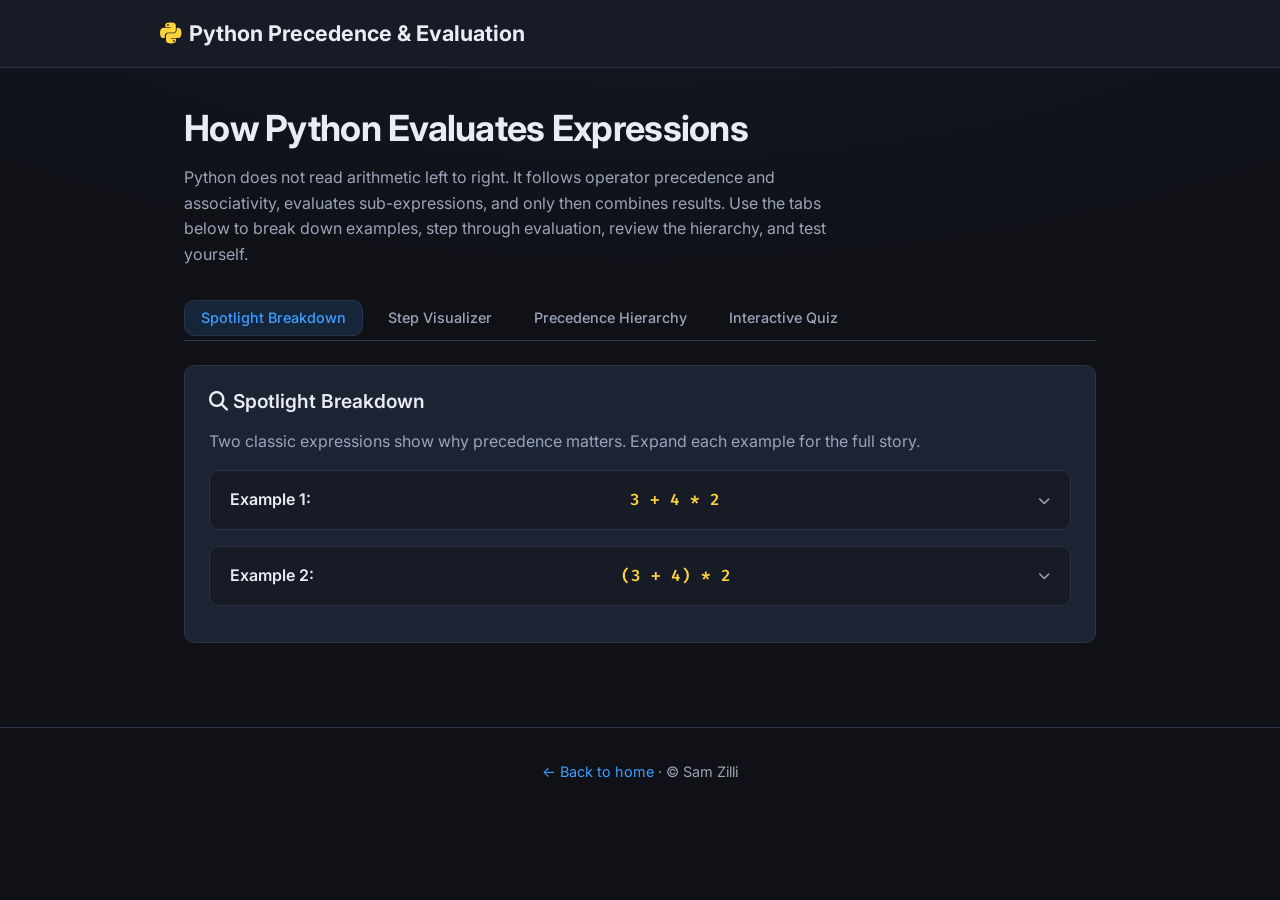
==== teaching/index.html @ 516267d1 "Add teaching page" ====
<!DOCTYPE html>
<html lang="en">
<head>
  <meta charset="UTF-8">
  <meta name="viewport" content="width=device-width, initial-scale=1.0">
  <title>Python Precedence &amp; Evaluation | Sam Zilli</title>
  <link rel="preconnect" href="https://fonts.googleapis.com">
  <link rel="preconnect" href="https://fonts.gstatic.com" crossorigin>
  <link href="https://fonts.googleapis.com/css2?family=Fira+Code:wght@400;600&family=Inter:wght@400;500;600;700&display=swap" rel="stylesheet">
  <link rel="stylesheet" href="https://cdnjs.cloudflare.com/ajax/libs/font-awesome/6.5.1/css/all.min.css" crossorigin="anonymous" referrerpolicy="no-referrer">
  <style>
    :root {
      --bg: #0f1117;
      --bg-elevated: #161b26;
      --bg-card: #1c2333;
      --border: #2a3348;
      --text: #e8ecf4;
      --text-muted: #9aa4b8;
      --accent: #3b9eff;
      --accent-dim: rgba(59, 158, 255, 0.15);
      --python: #ffd43b;
      --python-dim: rgba(255, 212, 59, 0.12);
      --success: #3dd68c;
      --success-dim: rgba(61, 214, 140, 0.15);
      --danger: #f87171;
      --danger-dim: rgba(248, 113, 113, 0.15);
      --code-bg: #0d1018;
      --radius: 10px;
      --font-sans: "Inter", system-ui, sans-serif;
      --font-mono: "Fira Code", ui-monospace, monospace;
    }

    *, *::before, *::after { box-sizing: border-box; }

    body {
      margin: 0;
      min-height: 100vh;
      font-family: var(--font-sans);
      font-size: 1rem;
      line-height: 1.6;
      color: var(--text);
      background: var(--bg);
      background-image: radial-gradient(ellipse 80% 50% at 50% -20%, rgba(59, 158, 255, 0.08), transparent);
    }

    a { color: var(--accent); text-decoration: none; }
    a:hover { text-decoration: underline; }

    .site-header {
      border-bottom: 1px solid var(--border);
      background: var(--bg-elevated);
      padding: 1rem 1.5rem;
    }

    .site-header__inner {
      max-width: 960px;
      margin: 0 auto;
      display: flex;
      align-items: center;
      gap: 0.75rem;
    }

    .site-header__logo {
      font-size: 1.35rem;
      font-weight: 700;
      color: var(--text);
      display: flex;
      align-items: center;
      gap: 0.5rem;
    }

    .site-header__logo i {
      color: var(--python);
      font-size: 1.5rem;
    }

    main {
      max-width: 960px;
      margin: 0 auto;
      padding: 2rem 1.5rem 4rem;
    }

    .hero {
      margin-bottom: 2rem;
    }

    .hero h1 {
      margin: 0 0 0.5rem;
      font-size: clamp(1.75rem, 4vw, 2.25rem);
      font-weight: 700;
      letter-spacing: -0.02em;
    }

    .hero p {
      margin: 0;
      color: var(--text-muted);
      max-width: 42rem;
    }

    .tabs {
      display: flex;
      flex-wrap: wrap;
      gap: 0.5rem;
      margin-bottom: 1.5rem;
      padding-bottom: 0.25rem;
      border-bottom: 1px solid var(--border);
    }

    .tab-btn {
      font-family: inherit;
      font-size: 0.9rem;
      font-weight: 500;
      padding: 0.55rem 1rem;
      border: 1px solid transparent;
      border-radius: var(--radius);
      background: transparent;
      color: var(--text-muted);
      cursor: pointer;
      transition: color 0.2s, background 0.2s, border-color 0.2s;
    }

    .tab-btn:hover {
      color: var(--text);
      background: var(--bg-card);
    }

    .tab-btn.active {
      color: var(--accent);
      background: var(--accent-dim);
      border-color: var(--border);
    }

    .tab-panel {
      display: none;
    }

    .tab-panel.is-active {
      display: block;
    }

    .card {
      background: var(--bg-card);
      border: 1px solid var(--border);
      border-radius: var(--radius);
      padding: 1.25rem 1.5rem;
      margin-bottom: 1.25rem;
    }

    .card h2, .card h3 {
      margin-top: 0;
      font-weight: 600;
    }

    .card h2 { font-size: 1.2rem; margin-bottom: 0.75rem; }
    .card h3 { font-size: 1.05rem; color: var(--text-muted); margin-bottom: 0.5rem; }

    .code-block {
      font-family: var(--font-mono);
      font-size: 0.95rem;
      background: var(--code-bg);
      border: 1px solid var(--border);
      border-radius: var(--radius);
      padding: 1rem 1.25rem;
      overflow-x: auto;
      margin: 0.75rem 0;
    }

    details.spotlight {
      border: 1px solid var(--border);
      border-radius: var(--radius);
      background: var(--bg-elevated);
      margin-bottom: 1rem;
    }

    details.spotlight summary {
      cursor: pointer;
      padding: 1rem 1.25rem;
      font-weight: 600;
      list-style: none;
      display: flex;
      align-items: center;
      justify-content: space-between;
      gap: 1rem;
    }

    details.spotlight summary::-webkit-details-marker { display: none; }

    details.spotlight summary::after {
      content: "\f078";
      font-family: "Font Awesome 6 Free";
      font-weight: 900;
      font-size: 0.75rem;
      color: var(--text-muted);
      transition: transform 0.2s;
    }

    details.spotlight[open] summary::after {
      transform: rotate(180deg);
    }

    details.spotlight .spotlight-body {
      padding: 0 1.25rem 1.25rem;
      border-top: 1px solid var(--border);
      padding-top: 1rem;
    }

    .step-viz {
      margin-top: 1rem;
    }

    .step-viz__label {
      font-size: 0.85rem;
      font-weight: 600;
      text-transform: uppercase;
      letter-spacing: 0.06em;
      color: var(--text-muted);
      margin-bottom: 0.75rem;
    }

    .step-buttons {
      display: flex;
      flex-wrap: wrap;
      gap: 0.5rem;
      margin-bottom: 1rem;
    }

    .step-btn {
      font-family: inherit;
      font-size: 0.85rem;
      font-weight: 500;
      padding: 0.45rem 0.85rem;
      border-radius: 8px;
      border: 1px solid var(--border);
      background: var(--bg-elevated);
      color: var(--text-muted);
      cursor: pointer;
      transition: background 0.2s, color 0.2s, border-color 0.2s;
    }

    .step-btn:hover {
      color: var(--text);
      border-color: var(--accent);
    }

    .step-btn.active {
      color: var(--bg);
      background: var(--accent);
      border-color: var(--accent);
    }

    .token-line {
      font-family: var(--font-mono);
      font-size: 1.1rem;
      padding: 1rem;
      background: var(--code-bg);
      border-radius: var(--radius);
      border: 1px solid var(--border);
      margin-bottom: 1rem;
    }

    .token-hl {
      padding: 0.1em 0.2em;
      border-radius: 4px;
      transition: background 0.2s, box-shadow 0.2s;
    }

    .token-hl.is-highlighted.hl-ex1-mult,
    .token-hl.is-highlighted.hl-ex1-add {
      background: var(--python-dim);
      box-shadow: 0 0 0 2px var(--python);
    }

    .token-hl.is-highlighted.hl-ex1-result {
      background: var(--success-dim);
      box-shadow: 0 0 0 2px var(--success);
    }

    .token-hl.is-highlighted.hl-ex2-paren,
    .token-hl.is-highlighted.hl-ex2-mult {
      background: var(--accent-dim);
      box-shadow: 0 0 0 2px var(--accent);
    }

    .token-hl.is-highlighted.hl-ex2-result {
      background: var(--success-dim);
      box-shadow: 0 0 0 2px var(--success);
    }

    .step-explanation {
      display: none;
      padding: 1rem;
      background: var(--bg-elevated);
      border-left: 3px solid var(--accent);
      border-radius: 0 var(--radius) var(--radius) 0;
      color: var(--text-muted);
      font-size: 0.95rem;
    }

    .step-explanation.is-visible {
      display: block;
    }

    .step-explanation strong {
      color: var(--text);
    }

    .precedence-table {
      width: 100%;
      border-collapse: collapse;
      font-size: 0.9rem;
    }

    .precedence-table th,
    .precedence-table td {
      padding: 0.65rem 1rem;
      text-align: left;
      border-bottom: 1px solid var(--border);
    }

    .precedence-table th {
      background: var(--bg-elevated);
      font-weight: 600;
      color: var(--text-muted);
      font-size: 0.8rem;
      text-transform: uppercase;
      letter-spacing: 0.04em;
    }

    .precedence-table tr:hover td {
      background: rgba(255, 255, 255, 0.02);
    }

    .precedence-table code {
      font-family: var(--font-mono);
      font-size: 0.85em;
      color: var(--python);
    }

    .quiz-block {
      margin-bottom: 2rem;
    }

    .quiz-block h3 {
      margin: 0 0 1rem;
      font-size: 1.05rem;
    }

    .quiz-options {
      display: flex;
      flex-direction: column;
      gap: 0.5rem;
    }

    .quiz-option-label {
      font-family: inherit;
      display: block;
      padding: 0.75rem 1rem;
      border: 1px solid var(--border);
      border-radius: var(--radius);
      background: var(--bg-elevated);
      cursor: pointer;
      transition: border-color 0.2s, background 0.2s;
      font-size: 0.95rem;
    }

    .quiz-option-label:hover {
      border-color: var(--accent);
    }

    .quiz-option-label.quiz-option--correct {
      border-color: var(--success);
      background: var(--success-dim);
      color: var(--success);
    }

    .quiz-option-label.quiz-option--wrong {
      border-color: var(--danger);
      background: var(--danger-dim);
      color: var(--danger);
    }

    .feedback-box {
      display: none;
      margin-top: 0.75rem;
      padding: 0.75rem 1rem;
      border-radius: var(--radius);
      font-size: 0.9rem;
    }

    .feedback-box.is-visible {
      display: block;
    }

    .feedback-box[data-feedback="correct"] {
      background: var(--success-dim);
      color: var(--success);
      border: 1px solid var(--success);
    }

    .feedback-box[data-feedback="wrong"] {
      background: var(--danger-dim);
      color: var(--danger);
      border: 1px solid var(--danger);
    }

    .site-footer {
      text-align: center;
      padding: 2rem 1.5rem;
      border-top: 1px solid var(--border);
      color: var(--text-muted);
      font-size: 0.9rem;
    }

    .site-footer p { margin: 0; }
  </style>
</head>
<body>
  <header class="site-header">
    <div class="site-header__inner">
      <div class="site-header__logo">
        <i class="fa-brands fa-python" aria-hidden="true"></i>
        <span>Python Precedence &amp; Evaluation</span>
      </div>
    </div>
  </header>

  <main>
    <section class="hero">
      <h1>How Python Evaluates Expressions</h1>
      <p>
        Python does not read arithmetic left to right. It follows operator precedence and associativity,
        evaluates sub-expressions, and only then combines results. Use the tabs below to break down examples,
        step through evaluation, review the hierarchy, and test yourself.
      </p>
    </section>

    <nav class="tabs" aria-label="Lesson sections">
      <button type="button" class="tab-btn" data-tab-target="spotlight">Spotlight Breakdown</button>
      <button type="button" class="tab-btn" data-tab-target="visualizer">Step Visualizer</button>
      <button type="button" class="tab-btn" data-tab-target="hierarchy">Precedence Hierarchy</button>
      <button type="button" class="tab-btn" data-tab-target="quiz">Interactive Quiz</button>
    </nav>

    <div class="tab-panel" data-tab-panel="spotlight">
      <div class="card">
        <h2><i class="fa-solid fa-magnifying-glass" aria-hidden="true"></i> Spotlight Breakdown</h2>
        <p style="color: var(--text-muted); margin-top: 0;">
          Two classic expressions show why precedence matters. Expand each example for the full story.
        </p>

        <details class="spotlight">
          <summary>Example 1: <code style="font-family: var(--font-mono); color: var(--python);">3 + 4 * 2</code></summary>
          <div class="spotlight-body">
            <p><strong>Question:</strong> Without a calculator, what is <code>3 + 4 * 2</code>?</p>
            <div class="code-block">result = 3 + 4 * 2   # What value lands in result?</div>
            <p>
              <strong>Key idea:</strong> Multiplication (<code>*</code>) binds tighter than addition (<code>+</code>).
              Python evaluates <code>4 * 2</code> first to get <code>8</code>, then computes <code>3 + 8</code>.
            </p>
            <p><strong>Answer:</strong> <code>11</code> — not <code>14</code> (which would happen if addition ran first).</p>
          </div>
        </details>

        <details class="spotlight">
          <summary>Example 2: <code style="font-family: var(--font-mono); color: var(--python);">(3 + 4) * 2</code></summary>
          <div class="spotlight-body">
            <p><strong>Question:</strong> How do parentheses change the outcome?</p>
            <div class="code-block">result = (3 + 4) * 2</div>
            <p>
              <strong>Key idea:</strong> Parentheses force the grouped sub-expression to run before anything outside it.
              <code>3 + 4</code> becomes <code>7</code>, then <code>7 * 2</code> yields <code>14</code>.
            </p>
            <p><strong>Answer:</strong> <code>14</code> — the same numbers as Example 1, but grouping changes the result.</p>
          </div>
        </details>
      </div>
    </div>

    <div class="tab-panel" data-tab-panel="visualizer">
      <div class="card">
        <h2><i class="fa-solid fa-shoe-prints" aria-hidden="true"></i> Step Visualizer</h2>
        <p style="color: var(--text-muted); margin-top: 0;">
          Click each step to see which part of the expression Python evaluates next.
        </p>

        <div class="step-viz" data-step-viz="ex1">
          <p class="step-viz__label">Example 1: 3 + 4 * 2</p>
          <div class="step-buttons">
            <button type="button" class="step-btn" data-step-id="1">Step 1 — Full expression</button>
            <button type="button" class="step-btn" data-step-id="2">Step 2 — Multiply first</button>
            <button type="button" class="step-btn" data-step-id="3">Step 3 — Partial result</button>
            <button type="button" class="step-btn" data-step-id="4">Step 4 — Final value</button>
          </div>
          <div class="token-line" aria-live="polite">
            <span class="token-hl hl-ex1-add">3 + </span>
            <span class="token-hl hl-ex1-mult" data-step-highlight="2">4 * 2</span>
            <span class="token-hl hl-ex1-result" data-step-highlight="3"> → 3 + 8</span>
            <span class="token-hl hl-ex1-result" data-step-highlight="4"> → 11</span>
          </div>
          <div class="step-explanation" data-step-explanation="1">
            <strong>Step 1:</strong> Python parses the whole expression <code>3 + 4 * 2</code>. It knows both <code>+</code> and <code>*</code> are present and will apply precedence rules before producing a single value.
          </div>
          <div class="step-explanation" data-step-explanation="2">
            <strong>Step 2:</strong> Because <code>*</code> has higher precedence than <code>+</code>, the sub-expression <code>4 * 2</code> is evaluated first (highlighted). Addition waits its turn.
          </div>
          <div class="step-explanation" data-step-explanation="3">
            <strong>Step 3:</strong> <code>4 * 2</code> becomes <code>8</code>. The expression is now effectively <code>3 + 8</code>.
          </div>
          <div class="step-explanation" data-step-explanation="4">
            <strong>Step 4:</strong> Addition runs: <code>3 + 8</code> equals <code>11</code>. Evaluation is complete.
          </div>
        </div>

        <div class="step-viz" data-step-viz="ex2" style="margin-top: 2rem;">
          <p class="step-viz__label">Example 2: (3 + 4) * 2</p>
          <div class="step-buttons">
            <button type="button" class="step-btn" data-step-id="1">Step 1 — Full expression</button>
            <button type="button" class="step-btn" data-step-id="2">Step 2 — Parentheses first</button>
            <button type="button" class="step-btn" data-step-id="3">Step 3 — Partial result</button>
            <button type="button" class="step-btn" data-step-id="4">Step 4 — Final value</button>
          </div>
          <div class="token-line" aria-live="polite">
            <span class="token-hl hl-ex2-paren" data-step-highlight="2">(3 + 4)</span>
            <span> * 2</span>
            <span class="token-hl hl-ex2-mult" data-step-highlight="3"> → 7 * 2</span>
            <span class="token-hl hl-ex2-result" data-step-highlight="4"> → 14</span>
          </div>
          <div class="step-explanation" data-step-explanation="1">
            <strong>Step 1:</strong> The expression <code>(3 + 4) * 2</code> includes parentheses. Grouping is the strongest influence on order here.
          </div>
          <div class="step-explanation" data-step-explanation="2">
            <strong>Step 2:</strong> Everything inside <code>(3 + 4)</code> is evaluated before the multiplication by <code>2</code>.
          </div>
          <div class="step-explanation" data-step-explanation="3">
            <strong>Step 3:</strong> The grouped sum is <code>7</code>. Python now evaluates <code>7 * 2</code>.
          </div>
          <div class="step-explanation" data-step-explanation="4">
            <strong>Step 4:</strong> <code>7 * 2</code> is <code>14</code>. That is the final result.
          </div>
        </div>
      </div>
    </div>

    <div class="tab-panel" data-tab-panel="hierarchy">
      <div class="card">
        <h2><i class="fa-solid fa-layer-group" aria-hidden="true"></i> Precedence Hierarchy</h2>
        <p style="color: var(--text-muted); margin-top: 0;">
          Higher rows bind tighter (evaluated earlier). When in doubt, use parentheses — they always win.
        </p>
        <table class="precedence-table">
          <thead>
            <tr>
              <th scope="col">Precedence (high → low)</th>
              <th scope="col">Operators / constructs</th>
              <th scope="col">Notes</th>
            </tr>
          </thead>
          <tbody>
            <tr>
              <td>1 (tightest)</td>
              <td><code>( )</code> — grouping, calls, subscripts</td>
              <td>Parentheses override default order</td>
            </tr>
            <tr>
              <td>2</td>
              <td><code>**</code></td>
              <td>Exponentiation; right-associative</td>
            </tr>
            <tr>
              <td>3</td>
              <td><code>+x</code>, <code>-x</code>, <code>~x</code></td>
              <td>Unary operators</td>
            </tr>
            <tr>
              <td>4</td>
              <td><code>*</code>, <code>/</code>, <code>//</code>, <code>%</code></td>
              <td>Multiply, true divide, floor divide, modulo</td>
            </tr>
            <tr>
              <td>5</td>
              <td><code>+</code>, <code>-</code></td>
              <td>Binary addition and subtraction</td>
            </tr>
            <tr>
              <td>6</td>
              <td><code>&lt;</code>, <code>&lt;=</code>, <code>&gt;</code>, <code>&gt;=</code>, <code>==</code>, <code>!=</code></td>
              <td>Comparisons (chained comparisons are special)</td>
            </tr>
            <tr>
              <td>7</td>
              <td><code>not</code></td>
              <td>Logical not</td>
            </tr>
            <tr>
              <td>8</td>
              <td><code>and</code></td>
              <td>Logical and</td>
            </tr>
            <tr>
              <td>9 (loosest)</td>
              <td><code>or</code></td>
              <td>Logical or</td>
            </tr>
          </tbody>
        </table>
      </div>
    </div>

    <div class="tab-panel" data-tab-panel="quiz">
      <div class="card">
        <h2><i class="fa-solid fa-circle-question" aria-hidden="true"></i> Interactive Quiz</h2>
        <p style="color: var(--text-muted); margin-top: 0;">Choose an answer. You get immediate feedback.</p>

        <div class="quiz-block" data-quiz="q1" data-quiz-correct="b">
          <h3>1. What is the value of <code style="font-family: var(--font-mono);">2 + 3 * 4</code>?</h3>
          <div class="quiz-options">
            <button type="button" class="quiz-option-label" data-quiz-choice="a">20</button>
            <button type="button" class="quiz-option-label" data-quiz-choice="b">14</button>
            <button type="button" class="quiz-option-label" data-quiz-choice="c">24</button>
            <button type="button" class="quiz-option-label" data-quiz-choice="d">11</button>
          </div>
          <div class="feedback-box" data-feedback="correct" role="status">
            <i class="fa-solid fa-check" aria-hidden="true"></i> Correct! <code>3 * 4</code> is <code>12</code>, then <code>2 + 12</code> is <code>14</code>.
          </div>
          <div class="feedback-box" data-feedback="wrong" role="status">
            <i class="fa-solid fa-xmark" aria-hidden="true"></i> Not quite. Remember: multiplication happens before addition unless parentheses say otherwise.
          </div>
        </div>

        <div class="quiz-block" data-quiz="q2" data-quiz-correct="c">
          <h3>2. Between <code>*</code> and <code>+</code>, which operator does Python evaluate first in a mixed expression?</h3>
          <div class="quiz-options">
            <button type="button" class="quiz-option-label" data-quiz-choice="a">Always the leftmost operator</button>
            <button type="button" class="quiz-option-label" data-quiz-choice="b">Addition (<code>+</code>)</button>
            <button type="button" class="quiz-option-label" data-quiz-choice="c">Multiplication (<code>*</code>)</button>
            <button type="button" class="quiz-option-label" data-quiz-choice="d">It is undefined</button>
          </div>
          <div class="feedback-box" data-feedback="correct" role="status">
            <i class="fa-solid fa-check" aria-hidden="true"></i> Correct! <code>*</code> has higher precedence than <code>+</code> in Python&apos;s hierarchy.
          </div>
          <div class="feedback-box" data-feedback="wrong" role="status">
            <i class="fa-solid fa-xmark" aria-hidden="true"></i> Try again. Check the precedence table — arithmetic operators are not evaluated strictly left to right when types differ.
          </div>
        </div>
      </div>
    </div>
  </main>

  <footer class="site-footer">
    <p><a href="/">← Back to home</a> · &copy; Sam Zilli</p>
  </footer>

  <script src="script.js"></script>
</body>
</html>
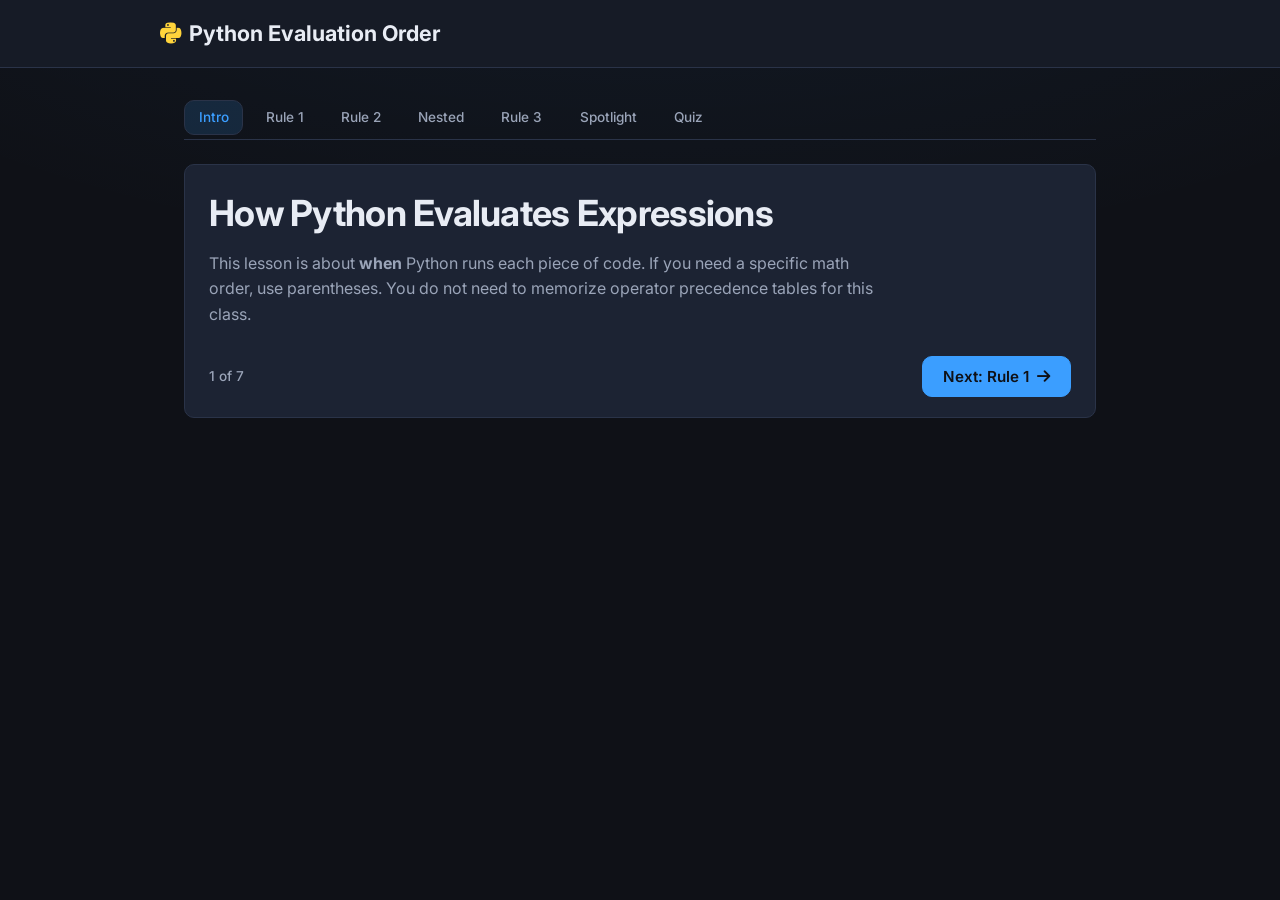
==== commit b0e21530: "teaching python operation order" ====
--- a/teaching/index.html
+++ b/teaching/index.html
@@ -3,7 +3,7 @@
 <head>
   <meta charset="UTF-8">
   <meta name="viewport" content="width=device-width, initial-scale=1.0">
-  <title>Python Precedence &amp; Evaluation | Sam Zilli</title>
+  <title>How Python Evaluates Expressions | Sam Zilli</title>
   <link rel="preconnect" href="https://fonts.googleapis.com">
   <link rel="preconnect" href="https://fonts.gstatic.com" crossorigin>
   <link href="https://fonts.googleapis.com/css2?family=Fira+Code:wght@400;600&family=Inter:wght@400;500;600;700&display=swap" rel="stylesheet">
@@ -80,6 +80,16 @@
       padding: 2rem 1.5rem 4rem;
     }
 
+    .intro-panel .hero {
+      margin-bottom: 0;
+    }
+
+    .intro-panel .lesson-nav {
+      margin-top: 1.75rem;
+      padding-top: 0;
+      border-top: none;
+    }
+
     .hero {
       margin-bottom: 2rem;
     }
@@ -97,7 +107,7 @@
       max-width: 42rem;
     }
 
-    .tabs {
+    .lesson-tabs {
       display: flex;
       flex-wrap: wrap;
       gap: 0.5rem;
@@ -106,11 +116,11 @@
       border-bottom: 1px solid var(--border);
     }
 
-    .tab-btn {
+    .lesson-tab {
       font-family: inherit;
-      font-size: 0.9rem;
+      font-size: 0.85rem;
       font-weight: 500;
-      padding: 0.55rem 1rem;
+      padding: 0.55rem 0.85rem;
       border: 1px solid transparent;
       border-radius: var(--radius);
       background: transparent;
@@ -119,23 +129,73 @@
       transition: color 0.2s, background 0.2s, border-color 0.2s;
     }
 
-    .tab-btn:hover {
+    .lesson-tab:hover {
       color: var(--text);
       background: var(--bg-card);
     }
 
-    .tab-btn.active {
+    .lesson-tab.is-active {
       color: var(--accent);
       background: var(--accent-dim);
       border-color: var(--border);
     }
 
-    .tab-panel {
+    .lesson-panel {
       display: none;
     }
 
-    .tab-panel.is-active {
+    .lesson-panel.is-active {
       display: block;
+    }
+
+    .lesson-nav {
+      display: flex;
+      justify-content: space-between;
+      align-items: center;
+      gap: 1rem;
+      margin-top: 1.5rem;
+      padding-top: 1.25rem;
+      border-top: 1px solid var(--border);
+    }
+
+    .lesson-progress {
+      font-size: 0.85rem;
+      color: var(--text-muted);
+      font-weight: 500;
+    }
+
+    .lesson-btn {
+      font-family: inherit;
+      font-size: 0.95rem;
+      font-weight: 600;
+      padding: 0.65rem 1.25rem;
+      border-radius: var(--radius);
+      border: 1px solid var(--border);
+      cursor: pointer;
+      transition: background 0.2s, border-color 0.2s, color 0.2s;
+      display: inline-flex;
+      align-items: center;
+      gap: 0.5rem;
+    }
+
+    .lesson-btn--next {
+      background: var(--accent);
+      border-color: var(--accent);
+      color: #0f1117;
+    }
+
+    .lesson-btn--next:hover {
+      filter: brightness(1.08);
+    }
+
+    .lesson-btn--back {
+      background: transparent;
+      color: var(--text-muted);
+    }
+
+    .lesson-btn--back:hover {
+      color: var(--text);
+      border-color: var(--accent);
     }
 
     .card {
@@ -165,45 +225,6 @@
       margin: 0.75rem 0;
     }
 
-    details.spotlight {
-      border: 1px solid var(--border);
-      border-radius: var(--radius);
-      background: var(--bg-elevated);
-      margin-bottom: 1rem;
-    }
-
-    details.spotlight summary {
-      cursor: pointer;
-      padding: 1rem 1.25rem;
-      font-weight: 600;
-      list-style: none;
-      display: flex;
-      align-items: center;
-      justify-content: space-between;
-      gap: 1rem;
-    }
-
-    details.spotlight summary::-webkit-details-marker { display: none; }
-
-    details.spotlight summary::after {
-      content: "\f078";
-      font-family: "Font Awesome 6 Free";
-      font-weight: 900;
-      font-size: 0.75rem;
-      color: var(--text-muted);
-      transition: transform 0.2s;
-    }
-
-    details.spotlight[open] summary::after {
-      transform: rotate(180deg);
-    }
-
-    details.spotlight .spotlight-body {
-      padding: 0 1.25rem 1.25rem;
-      border-top: 1px solid var(--border);
-      padding-top: 1rem;
-    }
-
     .step-viz {
       margin-top: 1rem;
     }
@@ -214,7 +235,14 @@
       text-transform: uppercase;
       letter-spacing: 0.06em;
       color: var(--text-muted);
-      margin-bottom: 0.75rem;
+      margin-bottom: 0.5rem;
+    }
+
+    .step-viz__intro {
+      font-size: 0.95rem;
+      color: var(--text-muted);
+      margin: 0 0 1rem;
+      max-width: 40rem;
     }
 
     .step-buttons {
@@ -264,36 +292,125 @@
       transition: background 0.2s, box-shadow 0.2s;
     }
 
-    .token-hl.is-highlighted.hl-ex1-mult,
-    .token-hl.is-highlighted.hl-ex1-add {
+    .token-hl.is-highlighted {
+      background: var(--accent-dim);
+      box-shadow: 0 0 0 2px var(--accent);
+    }
+
+    .token-hl.is-highlighted.hl-warm {
       background: var(--python-dim);
       box-shadow: 0 0 0 2px var(--python);
     }
 
-    .token-hl.is-highlighted.hl-ex1-result {
+    .token-hl.is-highlighted.hl-done {
       background: var(--success-dim);
       box-shadow: 0 0 0 2px var(--success);
     }
 
-    .token-hl.is-highlighted.hl-ex2-paren,
-    .token-hl.is-highlighted.hl-ex2-mult {
-      background: var(--accent-dim);
-      box-shadow: 0 0 0 2px var(--accent);
-    }
-
-    .token-hl.is-highlighted.hl-ex2-result {
+    .code-kw { color: #f87171; font-weight: 600; }
+    .code-fn { color: var(--accent); font-weight: 600; }
+    .code-str { color: var(--success); }
+    .code-num { color: var(--python); }
+    .code-var { color: var(--python); }
+    .code-op { color: #fbbf24; font-weight: 600; }
+
+    .rules-panel {
+      padding: 0;
+      border: none;
+      background: transparent;
+      box-shadow: none;
+    }
+
+    .rule-card {
+      position: relative;
+      padding: 1.35rem 1.35rem 1.25rem;
+      border-radius: 14px;
+      border: 1px solid var(--border);
+      background: var(--bg-card);
+      overflow: hidden;
+      transition: border-color 0.2s, transform 0.2s;
+    }
+
+    .rule-card:hover {
+      border-color: rgba(59, 158, 255, 0.35);
+    }
+
+    .rule-card--assign { --rule-accent: #3b9eff; }
+    .rule-card--calls { --rule-accent: #3dd68c; }
+    .rule-card--math { --rule-accent: #ffd43b; }
+
+    .rule-card__head {
+      display: flex;
+      align-items: flex-start;
+      gap: 1rem;
+      margin-bottom: 0.75rem;
+    }
+
+    .rule-card__title {
+      margin: 0 0 0.25rem;
+      font-size: 1.05rem;
+      font-weight: 700;
+      color: var(--text);
+      letter-spacing: -0.01em;
+    }
+
+    .rule-card__tag {
+      display: inline-block;
+      font-size: 0.7rem;
+      font-weight: 700;
+      text-transform: uppercase;
+      letter-spacing: 0.06em;
+      color: var(--rule-accent);
+      opacity: 0.95;
+    }
+
+    .rule-card__body {
+      margin: 0;
+      color: var(--text-muted);
+      font-size: 0.92rem;
+      line-height: 1.55;
+    }
+
+    .rule-card .step-viz {
+      margin-top: 1rem;
+      padding-top: 1rem;
+      border-top: 1px solid var(--border);
+    }
+
+    .rule-card .step-viz__label {
+      color: var(--rule-accent);
+    }
+
+    .rule-card .step-btn.active {
+      background: var(--rule-accent);
+      border-color: var(--rule-accent);
+    }
+
+    .rule-card .token-hl.is-highlighted {
+      box-shadow: 0 0 0 2px var(--rule-accent);
+      background: color-mix(in srgb, var(--rule-accent) 20%, transparent);
+    }
+
+    .rule-card .token-hl.is-highlighted.hl-warm {
+      box-shadow: 0 0 0 2px var(--python);
+      background: var(--python-dim);
+    }
+
+    .rule-card .token-hl.is-highlighted.hl-done {
+      box-shadow: 0 0 0 2px var(--success);
       background: var(--success-dim);
-      box-shadow: 0 0 0 2px var(--success);
     }
 
     .step-explanation {
       display: none;
-      padding: 1rem;
-      background: var(--bg-elevated);
-      border-left: 3px solid var(--accent);
-      border-radius: 0 var(--radius) var(--radius) 0;
+      padding: 0.65rem 0 0;
+      margin: 0;
+      background: none;
+      border: none;
+      border-radius: 0;
       color: var(--text-muted);
       font-size: 0.95rem;
+      line-height: 1.55;
     }
 
     .step-explanation.is-visible {
@@ -302,38 +419,6 @@
 
     .step-explanation strong {
       color: var(--text);
-    }
-
-    .precedence-table {
-      width: 100%;
-      border-collapse: collapse;
-      font-size: 0.9rem;
-    }
-
-    .precedence-table th,
-    .precedence-table td {
-      padding: 0.65rem 1rem;
-      text-align: left;
-      border-bottom: 1px solid var(--border);
-    }
-
-    .precedence-table th {
-      background: var(--bg-elevated);
-      font-weight: 600;
-      color: var(--text-muted);
-      font-size: 0.8rem;
-      text-transform: uppercase;
-      letter-spacing: 0.04em;
-    }
-
-    .precedence-table tr:hover td {
-      background: rgba(255, 255, 255, 0.02);
-    }
-
-    .precedence-table code {
-      font-family: var(--font-mono);
-      font-size: 0.85em;
-      color: var(--python);
     }
 
     .quiz-block {
@@ -343,6 +428,20 @@
     .quiz-block h3 {
       margin: 0 0 1rem;
       font-size: 1.05rem;
+      color: var(--text);
+      font-weight: 600;
+      line-height: 1.55;
+    }
+
+    .quiz-block h3 code,
+    .quiz-option-label code,
+    .feedback-box code {
+      font-family: var(--font-mono);
+      font-size: 0.9em;
+      color: var(--python);
+      background: rgba(0, 0, 0, 0.35);
+      padding: 0.12em 0.4em;
+      border-radius: 4px;
     }
 
     .quiz-options {
@@ -354,37 +453,54 @@
     .quiz-option-label {
       font-family: inherit;
       display: block;
-      padding: 0.75rem 1rem;
+      width: 100%;
+      text-align: left;
+      padding: 0.85rem 1rem;
       border: 1px solid var(--border);
       border-radius: var(--radius);
       background: var(--bg-elevated);
+      color: var(--text);
       cursor: pointer;
-      transition: border-color 0.2s, background 0.2s;
+      transition: border-color 0.2s, background 0.2s, color 0.2s;
       font-size: 0.95rem;
+      line-height: 1.55;
     }
 
     .quiz-option-label:hover {
       border-color: var(--accent);
+      background: var(--bg-card);
+      color: var(--text);
     }
 
     .quiz-option-label.quiz-option--correct {
-      border-color: var(--success);
-      background: var(--success-dim);
-      color: var(--success);
+      border-color: #34d399;
+      background: rgba(52, 211, 153, 0.22);
+      color: #ecfdf5;
+    }
+
+    .quiz-option-label.quiz-option--correct code {
+      color: #fde68a;
+      background: rgba(0, 0, 0, 0.3);
     }
 
     .quiz-option-label.quiz-option--wrong {
-      border-color: var(--danger);
-      background: var(--danger-dim);
-      color: var(--danger);
+      border-color: #f87171;
+      background: rgba(248, 113, 113, 0.22);
+      color: #fef2f2;
+    }
+
+    .quiz-option-label.quiz-option--wrong code {
+      color: #fde68a;
+      background: rgba(0, 0, 0, 0.3);
     }
 
     .feedback-box {
       display: none;
       margin-top: 0.75rem;
-      padding: 0.75rem 1rem;
+      padding: 0.85rem 1rem;
       border-radius: var(--radius);
-      font-size: 0.9rem;
+      font-size: 0.95rem;
+      line-height: 1.55;
     }
 
     .feedback-box.is-visible {
@@ -392,15 +508,15 @@
     }
 
     .feedback-box[data-feedback="correct"] {
-      background: var(--success-dim);
-      color: var(--success);
-      border: 1px solid var(--success);
+      background: rgba(52, 211, 153, 0.18);
+      color: #d1fae5;
+      border: 1px solid rgba(52, 211, 153, 0.45);
     }
 
     .feedback-box[data-feedback="wrong"] {
-      background: var(--danger-dim);
-      color: var(--danger);
-      border: 1px solid var(--danger);
+      background: rgba(248, 113, 113, 0.18);
+      color: #fee2e2;
+      border: 1px solid rgba(248, 113, 113, 0.45);
     }
 
     .site-footer {
@@ -419,236 +535,407 @@
     <div class="site-header__inner">
       <div class="site-header__logo">
         <i class="fa-brands fa-python" aria-hidden="true"></i>
-        <span>Python Precedence &amp; Evaluation</span>
+        <span>Python Evaluation Order</span>
       </div>
     </div>
   </header>
 
   <main>
-    <section class="hero">
-      <h1>How Python Evaluates Expressions</h1>
-      <p>
-        Python does not read arithmetic left to right. It follows operator precedence and associativity,
-        evaluates sub-expressions, and only then combines results. Use the tabs below to break down examples,
-        step through evaluation, review the hierarchy, and test yourself.
-      </p>
-    </section>
-
-    <nav class="tabs" aria-label="Lesson sections">
-      <button type="button" class="tab-btn" data-tab-target="spotlight">Spotlight Breakdown</button>
-      <button type="button" class="tab-btn" data-tab-target="visualizer">Step Visualizer</button>
-      <button type="button" class="tab-btn" data-tab-target="hierarchy">Precedence Hierarchy</button>
-      <button type="button" class="tab-btn" data-tab-target="quiz">Interactive Quiz</button>
+    <nav class="lesson-tabs" aria-label="Lesson sections">
+      <button type="button" class="lesson-tab is-active" data-lesson-tab="intro">Intro</button>
+      <button type="button" class="lesson-tab" data-lesson-tab="rule1">Rule 1</button>
+      <button type="button" class="lesson-tab" data-lesson-tab="rule2">Rule 2</button>
+      <button type="button" class="lesson-tab" data-lesson-tab="nested">Nested</button>
+      <button type="button" class="lesson-tab" data-lesson-tab="rule3">Rule 3</button>
+      <button type="button" class="lesson-tab" data-lesson-tab="spotlight">Spotlight</button>
+      <button type="button" class="lesson-tab" data-lesson-tab="quiz">Quiz</button>
     </nav>
 
-    <div class="tab-panel" data-tab-panel="spotlight">
+    <div class="lesson-panel is-active" data-lesson-panel="intro">
+      <div class="card intro-panel">
+        <section class="hero">
+          <h1>How Python Evaluates Expressions</h1>
+          <p>
+            This lesson is about <strong>when</strong> Python runs each piece of code. If you need a specific math order,
+            use parentheses. You do not need to memorize operator precedence tables for this class.
+          </p>
+        </section>
+        <div class="lesson-nav">
+          <span class="lesson-progress">1 of 7</span>
+          <button type="button" class="lesson-btn lesson-btn--next" data-lesson-next="rule1">
+            Next: Rule 1 <i class="fa-solid fa-arrow-right" aria-hidden="true"></i>
+          </button>
+        </div>
+      </div>
+    </div>
+
+    <div class="lesson-panel" data-lesson-panel="rule1">
+      <div class="card rules-panel">
+        <h2>Key Rules · Rule 1</h2>
+        <article class="rule-card rule-card--assign">
+            <div class="rule-card__head">
+              <div>
+                <span class="rule-card__tag">Rule 1</span>
+                <h3 class="rule-card__title">Assignment evaluates the RIGHT HAND SIDE first</h3>
+              </div>
+            </div>
+            <p class="rule-card__body">
+              Python finishes the entire expression on the <em>right</em> of <code>=</code>, then attaches that value to
+              the name on the left. The left side is just the label; it does not run first.
+            </p>
+            <div class="step-viz" data-step-viz>
+              <p class="step-viz__label">Visualization</p>
+              <div class="step-buttons">
+                <button type="button" class="step-btn" data-step-id="0">Starter Code</button>
+                <button type="button" class="step-btn" data-step-id="1">Step 1: Evaluate 5 + 7</button>
+                <button type="button" class="step-btn" data-step-id="2">Step 2: x = 12</button>
+              </div>
+              <div class="token-line" aria-live="polite">
+                <span data-step-visible="0,1">
+                  <span class="code-var">x</span> <span class="code-op">=</span>
+                  <span class="token-hl" data-step-highlight="1"><span class="code-num">5</span> <span class="code-op">+</span> <span class="code-num">7</span></span>
+                </span>
+                <span data-step-visible="2" hidden>
+                  <span class="token-hl hl-done" data-step-highlight="2"><span class="code-var">x</span> <span class="code-op">=</span> <span class="code-num">12</span></span>
+                </span>
+              </div>
+              <div class="step-explanation" data-step-explanation="0">
+                <strong>Starter code:</strong> The assignment as written. Click the next steps to see what Python evaluates first.
+              </div>
+              <div class="step-explanation" data-step-explanation="1">
+                <strong>Step 1:</strong> Python evaluates <code>5 + 7</code> on the right. <code>x</code> on the left waits.
+              </div>
+              <div class="step-explanation" data-step-explanation="2">
+                <strong>Step 2:</strong> The RHS is done. Python binds <code>x</code> to <code>12</code>, so the line reads <code>x = 12</code>.
+              </div>
+            </div>
+        </article>
+        <div class="lesson-nav">
+          <button type="button" class="lesson-btn lesson-btn--back" data-lesson-prev="intro">
+            <i class="fa-solid fa-arrow-left" aria-hidden="true"></i> Back
+          </button>
+          <span class="lesson-progress">2 of 7</span>
+          <button type="button" class="lesson-btn lesson-btn--next" data-lesson-next="rule2">
+            Next: Rule 2 <i class="fa-solid fa-arrow-right" aria-hidden="true"></i>
+          </button>
+        </div>
+      </div>
+    </div>
+
+    <div class="lesson-panel" data-lesson-panel="rule2">
+      <div class="card rules-panel">
+        <h2>Key Rules · Rule 2</h2>
+        <article class="rule-card rule-card--calls">
+            <div class="rule-card__head">
+              <div>
+                <span class="rule-card__tag">Rule 2</span>
+                <h3 class="rule-card__title">Arguments before the function runs</h3>
+              </div>
+            </div>
+            <p class="rule-card__body">
+              Every argument must be evaluated before the function is called. Positional arguments go
+              <strong>left to right</strong>. Inner expressions (like an <code>int</code> variable inside a nested call)
+              resolve before the outer call.
+            </p>
+            <div class="step-viz" data-step-viz>
+              <p class="step-viz__label">Example: print("Hi", str(age))</p>
+              <p class="step-viz__intro">
+                Suppose <code>age = 15</code> (an <code>int</code>). <code>print</code> needs text, so the second argument
+                uses <code>str(age)</code> to turn that number into a string before the call runs.
+              </p>
+              <div class="step-buttons">
+                <button type="button" class="step-btn" data-step-id="0">Starter Code</button>
+                <button type="button" class="step-btn" data-step-id="1">Step 1: "Hi"</button>
+                <button type="button" class="step-btn" data-step-id="2">Step 2: age (int)</button>
+                <button type="button" class="step-btn" data-step-id="3">Step 3: str()</button>
+                <button type="button" class="step-btn" data-step-id="4">Step 4: print()</button>
+              </div>
+              <div class="token-line" aria-live="polite">
+                <span class="token-hl" data-step-highlight="4"><span class="code-fn">print</span></span>(<span class="token-hl hl-warm" data-step-highlight="1"><span class="code-str">"Hi"</span></span>, <span class="token-hl" data-step-highlight="3"><span class="code-fn">str</span>(<span class="token-hl" data-step-highlight="2"><span class="code-var">age</span></span>)</span>)
+              </div>
+              <div class="step-explanation" data-step-explanation="0">
+                <strong>Starter code:</strong> <code>age</code> already holds <code>15</code>. Click the steps to see how Python prepares each argument.
+              </div>
+              <div class="step-explanation" data-step-explanation="1">
+                <strong>Step 1:</strong> First argument: the string <code>"Hi"</code>.
+              </div>
+              <div class="step-explanation" data-step-explanation="2">
+                <strong>Step 2:</strong> For the second argument, Python looks up <code>age</code> and gets the integer <code>15</code>.
+              </div>
+              <div class="step-explanation" data-step-explanation="3">
+                <strong>Step 3:</strong> <code>str(15)</code> converts the int to the string <code>"15"</code> for <code>print</code>.
+              </div>
+              <div class="step-explanation" data-step-explanation="4">
+                <strong>Step 4:</strong> Both arguments are ready (<code>"Hi"</code> and <code>"15"</code>), so <code>print(...)</code> runs.
+              </div>
+            </div>
+        </article>
+        <div class="lesson-nav">
+          <button type="button" class="lesson-btn lesson-btn--back" data-lesson-prev="rule1">
+            <i class="fa-solid fa-arrow-left" aria-hidden="true"></i> Back: Rule 1
+          </button>
+          <span class="lesson-progress">3 of 7</span>
+          <button type="button" class="lesson-btn lesson-btn--next" data-lesson-next="nested">
+            Next: Nested calls <i class="fa-solid fa-arrow-right" aria-hidden="true"></i>
+          </button>
+        </div>
+      </div>
+    </div>
+
+    <div class="lesson-panel" data-lesson-panel="nested">
+      <div class="card rules-panel">
+        <h2>Nested function calls</h2>
+        <article class="rule-card rule-card--calls">
+          <div class="rule-card__head">
+            <div>
+              <span class="rule-card__tag">Inside out</span>
+              <h3 class="rule-card__title">One call inside another</h3>
+            </div>
+          </div>
+          <p class="rule-card__body">
+            When a function call appears <em>inside</em> another call (usually as an argument), Python still follows Rule 2:
+            every argument must become a value before the outer function runs. For nested calls, work from the
+            <strong>inside out</strong>: evaluate the innermost expression first, run the inner function, then use that
+            result for the next layer outward. The same idea applies to longer chains like <code>max(len(text), 3)</code>:
+            finish <code>len(text)</code>, then call <code>max</code> with that number.
+          </p>
+          <div class="step-viz" data-step-viz>
+            <p class="step-viz__label">Visualization: print(str(5 + 7))</p>
+            <p class="step-viz__intro">
+              <code>print</code> cannot run until its argument is ready. That argument is another call, so Python
+              evaluates <code>5 + 7</code> before <code>str</code>, and only then calls <code>print</code>.
+            </p>
+            <div class="step-buttons">
+              <button type="button" class="step-btn" data-step-id="0">Starter Code</button>
+              <button type="button" class="step-btn" data-step-id="1">Step 1: 5 + 7</button>
+              <button type="button" class="step-btn" data-step-id="2">Step 2: str()</button>
+              <button type="button" class="step-btn" data-step-id="3">Step 3: print()</button>
+            </div>
+            <div class="token-line" aria-live="polite">
+              <span class="token-hl" data-step-highlight="3"><span class="code-fn">print</span></span>(<span class="token-hl" data-step-highlight="2"><span class="code-fn">str</span>(<span class="token-hl" data-step-highlight="1"><span class="code-num">5</span> <span class="code-op">+</span> <span class="code-num">7</span></span>)</span>)
+            </div>
+            <div class="step-explanation" data-step-explanation="0">
+              <strong>Starter code:</strong> Two function calls nested. Click through to see which piece Python evaluates first.
+            </div>
+            <div class="step-explanation" data-step-explanation="1">
+              <strong>Step 1:</strong> Innermost first: Python evaluates <code>5 + 7</code> to <code>12</code>. Neither <code>str</code> nor <code>print</code> runs yet.
+            </div>
+            <div class="step-explanation" data-step-explanation="2">
+              <strong>Step 2:</strong> With <code>12</code> ready, Python calls <code>str(12)</code> and gets the string <code>"12"</code>. That value is the argument for <code>print</code>.
+            </div>
+            <div class="step-explanation" data-step-explanation="3">
+              <strong>Step 3:</strong> The argument is ready, so <code>print("12")</code> runs and displays output.
+            </div>
+          </div>
+        </article>
+        <div class="lesson-nav">
+          <button type="button" class="lesson-btn lesson-btn--back" data-lesson-prev="rule2">
+            <i class="fa-solid fa-arrow-left" aria-hidden="true"></i> Back: Rule 2
+          </button>
+          <span class="lesson-progress">4 of 7</span>
+          <button type="button" class="lesson-btn lesson-btn--next" data-lesson-next="rule3">
+            Next: Rule 3 <i class="fa-solid fa-arrow-right" aria-hidden="true"></i>
+          </button>
+        </div>
+      </div>
+    </div>
+
+    <div class="lesson-panel" data-lesson-panel="rule3">
+      <div class="card rules-panel">
+        <h2>Key Rules · Rule 3</h2>
+        <article class="rule-card rule-card--math">
+            <div class="rule-card__head">
+              <div>
+                <span class="rule-card__tag">Rule 3</span>
+                <h3 class="rule-card__title">Use parentheses for math order</h3>
+              </div>
+            </div>
+            <p class="rule-card__body">
+              If you care which operation happens first, write it in your code with parentheses. That keeps your intent
+              clear to Python and to anyone reading your program. You do not need to memorize PEMDAS like rules for this course.
+            </p>
+            <div class="step-viz" data-step-viz>
+              <p class="step-viz__label">Visualization</p>
+              <div class="step-buttons">
+                <button type="button" class="step-btn" data-step-id="0">Starter Code</button>
+                <button type="button" class="step-btn" data-step-id="1">Step 1: Group (...)</button>
+                <button type="button" class="step-btn" data-step-id="2">Step 2: Add inside</button>
+                <button type="button" class="step-btn" data-step-id="3">Step 3: Multiply</button>
+              </div>
+              <div class="token-line" aria-live="polite">
+                <span class="code-var">total</span> <span class="code-op">=</span>
+                <span class="token-hl" data-step-highlight="1">(<span class="token-hl" data-step-highlight="2"><span class="code-var">price</span> <span class="code-op">+</span> <span class="code-var">tax</span></span>)</span>
+                <span class="token-hl" data-step-highlight="3"><span class="code-op"> * </span><span class="code-num">quantity</span></span><span class="token-hl hl-done" data-step-highlight="3" data-viz-annotation> → 30</span>
+              </div>
+              <div class="step-explanation" data-step-explanation="0">
+                <strong>Starter code:</strong> The expression as written. Parentheses show which part you want evaluated first.
+              </div>
+              <div class="step-explanation" data-step-explanation="1">
+                <strong>Step 1:</strong> Parentheses say &ldquo;do this part first.&rdquo; Python evaluates <code>(price + tax)</code> before the multiply.
+              </div>
+              <div class="step-explanation" data-step-explanation="2">
+                <strong>Step 2:</strong> Inside the group, <code>price + tax</code> becomes <code>15</code> (e.g. 10 + 5).
+              </div>
+              <div class="step-explanation" data-step-explanation="3">
+                <strong>Step 3:</strong> Then <code>15 * quantity</code> runs (e.g. × 2 → <code>30</code>). Without parentheses, you might not get the order you intend.
+              </div>
+            </div>
+        </article>
+        <div class="lesson-nav">
+          <button type="button" class="lesson-btn lesson-btn--back" data-lesson-prev="nested">
+            <i class="fa-solid fa-arrow-left" aria-hidden="true"></i> Back: Nested calls
+          </button>
+          <span class="lesson-progress">5 of 7</span>
+          <button type="button" class="lesson-btn lesson-btn--next" data-lesson-next="spotlight">
+            Next: Spotlight Breakdown <i class="fa-solid fa-arrow-right" aria-hidden="true"></i>
+          </button>
+        </div>
+      </div>
+    </div>
+
+    <div class="lesson-panel" data-lesson-panel="spotlight">
       <div class="card">
         <h2><i class="fa-solid fa-magnifying-glass" aria-hidden="true"></i> Spotlight Breakdown</h2>
         <p style="color: var(--text-muted); margin-top: 0;">
-          Two classic expressions show why precedence matters. Expand each example for the full story.
+          Click each step to see which part of the code Python evaluates next.
         </p>
 
-        <details class="spotlight">
-          <summary>Example 1: <code style="font-family: var(--font-mono); color: var(--python);">3 + 4 * 2</code></summary>
-          <div class="spotlight-body">
-            <p><strong>Question:</strong> Without a calculator, what is <code>3 + 4 * 2</code>?</p>
-            <div class="code-block">result = 3 + 4 * 2   # What value lands in result?</div>
-            <p>
-              <strong>Key idea:</strong> Multiplication (<code>*</code>) binds tighter than addition (<code>+</code>).
-              Python evaluates <code>4 * 2</code> first to get <code>8</code>, then computes <code>3 + 8</code>.
-            </p>
-            <p><strong>Answer:</strong> <code>11</code> — not <code>14</code> (which would happen if addition ran first).</p>
-          </div>
-        </details>
-
-        <details class="spotlight">
-          <summary>Example 2: <code style="font-family: var(--font-mono); color: var(--python);">(3 + 4) * 2</code></summary>
-          <div class="spotlight-body">
-            <p><strong>Question:</strong> How do parentheses change the outcome?</p>
-            <div class="code-block">result = (3 + 4) * 2</div>
-            <p>
-              <strong>Key idea:</strong> Parentheses force the grouped sub-expression to run before anything outside it.
-              <code>3 + 4</code> becomes <code>7</code>, then <code>7 * 2</code> yields <code>14</code>.
-            </p>
-            <p><strong>Answer:</strong> <code>14</code> — the same numbers as Example 1, but grouping changes the result.</p>
-          </div>
-        </details>
+        <div class="step-viz" data-step-viz>
+          <p class="step-viz__label">Example 1: x = 5 + 7</p>
+          <p class="step-viz__intro">
+            The name on the left does not update until the entire expression on the right is evaluated to one value.
+          </p>
+          <div class="step-buttons">
+            <button type="button" class="step-btn" data-step-id="0">Starter Code</button>
+            <button type="button" class="step-btn" data-step-id="1">Step 1: Evaluate 5 + 7</button>
+            <button type="button" class="step-btn" data-step-id="2">Step 2: x = 12</button>
+          </div>
+          <div class="token-line" aria-live="polite">
+            <span data-step-visible="0,1">
+              <span class="code-var">x</span> <span class="code-op">=</span>
+              <span class="token-hl" data-step-highlight="1"><span class="code-num">5</span> <span class="code-op">+</span> <span class="code-num">7</span></span>
+            </span>
+            <span data-step-visible="2" hidden>
+              <span class="token-hl hl-done" data-step-highlight="2"><span class="code-var">x</span> <span class="code-op">=</span> <span class="code-num">12</span></span>
+            </span>
+          </div>
+          <div class="step-explanation" data-step-explanation="0">
+            <strong>Starter code:</strong> The assignment as written. Click the next steps to see what Python evaluates first.
+          </div>
+          <div class="step-explanation" data-step-explanation="1">
+            <strong>Step 1:</strong> Python evaluates the entire right-hand side <code>5 + 7</code>. The name <code>x</code> on the left waits.
+          </div>
+          <div class="step-explanation" data-step-explanation="2">
+            <strong>Step 2:</strong> The RHS is done. Python binds <code>x</code> to <code>12</code>, so the line reads <code>x = 12</code>.
+          </div>
+        </div>
+
+        <div class="step-viz" data-step-viz style="margin-top: 2rem;">
+          <p class="step-viz__label">Example 2: print("My name is: ", str(name))</p>
+          <p class="step-viz__intro">
+            A function cannot run until every argument is evaluated. Arguments go left to right; nested pieces resolve inside out.
+          </p>
+          <div class="step-buttons">
+            <button type="button" class="step-btn" data-step-id="0">Starter Code</button>
+            <button type="button" class="step-btn" data-step-id="1">Step 1: First argument</button>
+            <button type="button" class="step-btn" data-step-id="2">Step 2: Lookup name</button>
+            <button type="button" class="step-btn" data-step-id="3">Step 3: Call str()</button>
+            <button type="button" class="step-btn" data-step-id="4">Step 4: Call print()</button>
+          </div>
+          <div class="token-line" aria-live="polite">
+            <span class="token-hl" data-step-highlight="4"><span class="code-fn">print</span></span>(<span class="token-hl hl-warm" data-step-highlight="1"><span class="code-str">"My name is: "</span></span>, <span class="token-hl" data-step-highlight="3"><span class="code-fn">str</span>(<span class="token-hl" data-step-highlight="2"><span class="code-var">name</span></span>)</span>)
+          </div>
+          <div class="step-explanation" data-step-explanation="0">
+            <strong>Starter code:</strong> The call as written. No argument is highlighted yet.
+          </div>
+          <div class="step-explanation" data-step-explanation="1">
+            <strong>Step 1:</strong> Arguments are evaluated left to right. The first argument is the string <code>"My name is: "</code>.
+          </div>
+          <div class="step-explanation" data-step-explanation="2">
+            <strong>Step 2:</strong> For the second argument, Python must evaluate the inner expression <code>name</code> before <code>str</code> can run.
+          </div>
+          <div class="step-explanation" data-step-explanation="3">
+            <strong>Step 3:</strong> <code>str(...)</code> produces a string from the value stored in <code>name</code>.
+          </div>
+          <div class="step-explanation" data-step-explanation="4">
+            <strong>Step 4:</strong> Both arguments are ready, so <code>print(...)</code> runs and writes output. The call returns <code>None</code>.
+          </div>
+        </div>
+        <div class="lesson-nav">
+          <button type="button" class="lesson-btn lesson-btn--back" data-lesson-prev="rule3">
+            <i class="fa-solid fa-arrow-left" aria-hidden="true"></i> Back: Rule 3
+          </button>
+          <span class="lesson-progress">6 of 7 · Spotlight Breakdown</span>
+          <button type="button" class="lesson-btn lesson-btn--next" data-lesson-next="quiz">
+            Next: Interactive Quiz <i class="fa-solid fa-arrow-right" aria-hidden="true"></i>
+          </button>
+        </div>
       </div>
     </div>
 
-    <div class="tab-panel" data-tab-panel="visualizer">
-      <div class="card">
-        <h2><i class="fa-solid fa-shoe-prints" aria-hidden="true"></i> Step Visualizer</h2>
-        <p style="color: var(--text-muted); margin-top: 0;">
-          Click each step to see which part of the expression Python evaluates next.
-        </p>
-
-        <div class="step-viz" data-step-viz="ex1">
-          <p class="step-viz__label">Example 1: 3 + 4 * 2</p>
-          <div class="step-buttons">
-            <button type="button" class="step-btn" data-step-id="1">Step 1 — Full expression</button>
-            <button type="button" class="step-btn" data-step-id="2">Step 2 — Multiply first</button>
-            <button type="button" class="step-btn" data-step-id="3">Step 3 — Partial result</button>
-            <button type="button" class="step-btn" data-step-id="4">Step 4 — Final value</button>
-          </div>
-          <div class="token-line" aria-live="polite">
-            <span class="token-hl hl-ex1-add">3 + </span>
-            <span class="token-hl hl-ex1-mult" data-step-highlight="2">4 * 2</span>
-            <span class="token-hl hl-ex1-result" data-step-highlight="3"> → 3 + 8</span>
-            <span class="token-hl hl-ex1-result" data-step-highlight="4"> → 11</span>
-          </div>
-          <div class="step-explanation" data-step-explanation="1">
-            <strong>Step 1:</strong> Python parses the whole expression <code>3 + 4 * 2</code>. It knows both <code>+</code> and <code>*</code> are present and will apply precedence rules before producing a single value.
-          </div>
-          <div class="step-explanation" data-step-explanation="2">
-            <strong>Step 2:</strong> Because <code>*</code> has higher precedence than <code>+</code>, the sub-expression <code>4 * 2</code> is evaluated first (highlighted). Addition waits its turn.
-          </div>
-          <div class="step-explanation" data-step-explanation="3">
-            <strong>Step 3:</strong> <code>4 * 2</code> becomes <code>8</code>. The expression is now effectively <code>3 + 8</code>.
-          </div>
-          <div class="step-explanation" data-step-explanation="4">
-            <strong>Step 4:</strong> Addition runs: <code>3 + 8</code> equals <code>11</code>. Evaluation is complete.
-          </div>
-        </div>
-
-        <div class="step-viz" data-step-viz="ex2" style="margin-top: 2rem;">
-          <p class="step-viz__label">Example 2: (3 + 4) * 2</p>
-          <div class="step-buttons">
-            <button type="button" class="step-btn" data-step-id="1">Step 1 — Full expression</button>
-            <button type="button" class="step-btn" data-step-id="2">Step 2 — Parentheses first</button>
-            <button type="button" class="step-btn" data-step-id="3">Step 3 — Partial result</button>
-            <button type="button" class="step-btn" data-step-id="4">Step 4 — Final value</button>
-          </div>
-          <div class="token-line" aria-live="polite">
-            <span class="token-hl hl-ex2-paren" data-step-highlight="2">(3 + 4)</span>
-            <span> * 2</span>
-            <span class="token-hl hl-ex2-mult" data-step-highlight="3"> → 7 * 2</span>
-            <span class="token-hl hl-ex2-result" data-step-highlight="4"> → 14</span>
-          </div>
-          <div class="step-explanation" data-step-explanation="1">
-            <strong>Step 1:</strong> The expression <code>(3 + 4) * 2</code> includes parentheses. Grouping is the strongest influence on order here.
-          </div>
-          <div class="step-explanation" data-step-explanation="2">
-            <strong>Step 2:</strong> Everything inside <code>(3 + 4)</code> is evaluated before the multiplication by <code>2</code>.
-          </div>
-          <div class="step-explanation" data-step-explanation="3">
-            <strong>Step 3:</strong> The grouped sum is <code>7</code>. Python now evaluates <code>7 * 2</code>.
-          </div>
-          <div class="step-explanation" data-step-explanation="4">
-            <strong>Step 4:</strong> <code>7 * 2</code> is <code>14</code>. That is the final result.
-          </div>
-        </div>
-      </div>
-    </div>
-
-    <div class="tab-panel" data-tab-panel="hierarchy">
-      <div class="card">
-        <h2><i class="fa-solid fa-layer-group" aria-hidden="true"></i> Precedence Hierarchy</h2>
-        <p style="color: var(--text-muted); margin-top: 0;">
-          Higher rows bind tighter (evaluated earlier). When in doubt, use parentheses — they always win.
-        </p>
-        <table class="precedence-table">
-          <thead>
-            <tr>
-              <th scope="col">Precedence (high → low)</th>
-              <th scope="col">Operators / constructs</th>
-              <th scope="col">Notes</th>
-            </tr>
-          </thead>
-          <tbody>
-            <tr>
-              <td>1 (tightest)</td>
-              <td><code>( )</code> — grouping, calls, subscripts</td>
-              <td>Parentheses override default order</td>
-            </tr>
-            <tr>
-              <td>2</td>
-              <td><code>**</code></td>
-              <td>Exponentiation; right-associative</td>
-            </tr>
-            <tr>
-              <td>3</td>
-              <td><code>+x</code>, <code>-x</code>, <code>~x</code></td>
-              <td>Unary operators</td>
-            </tr>
-            <tr>
-              <td>4</td>
-              <td><code>*</code>, <code>/</code>, <code>//</code>, <code>%</code></td>
-              <td>Multiply, true divide, floor divide, modulo</td>
-            </tr>
-            <tr>
-              <td>5</td>
-              <td><code>+</code>, <code>-</code></td>
-              <td>Binary addition and subtraction</td>
-            </tr>
-            <tr>
-              <td>6</td>
-              <td><code>&lt;</code>, <code>&lt;=</code>, <code>&gt;</code>, <code>&gt;=</code>, <code>==</code>, <code>!=</code></td>
-              <td>Comparisons (chained comparisons are special)</td>
-            </tr>
-            <tr>
-              <td>7</td>
-              <td><code>not</code></td>
-              <td>Logical not</td>
-            </tr>
-            <tr>
-              <td>8</td>
-              <td><code>and</code></td>
-              <td>Logical and</td>
-            </tr>
-            <tr>
-              <td>9 (loosest)</td>
-              <td><code>or</code></td>
-              <td>Logical or</td>
-            </tr>
-          </tbody>
-        </table>
-      </div>
-    </div>
-
-    <div class="tab-panel" data-tab-panel="quiz">
+    <div class="lesson-panel" data-lesson-panel="quiz">
       <div class="card">
         <h2><i class="fa-solid fa-circle-question" aria-hidden="true"></i> Interactive Quiz</h2>
-        <p style="color: var(--text-muted); margin-top: 0;">Choose an answer. You get immediate feedback.</p>
-
-        <div class="quiz-block" data-quiz="q1" data-quiz-correct="b">
-          <h3>1. What is the value of <code style="font-family: var(--font-mono);">2 + 3 * 4</code>?</h3>
+        <p style="color: var(--text); opacity: 0.85; margin-top: 0;">Choose an answer. You get immediate feedback.</p>
+
+        <div class="quiz-block" data-quiz data-quiz-correct="rhs">
+          <h3>1. In <code style="font-family: var(--font-mono);">x = 5 + 7</code>, what happens first?</h3>
           <div class="quiz-options">
-            <button type="button" class="quiz-option-label" data-quiz-choice="a">20</button>
-            <button type="button" class="quiz-option-label" data-quiz-choice="b">14</button>
-            <button type="button" class="quiz-option-label" data-quiz-choice="c">24</button>
-            <button type="button" class="quiz-option-label" data-quiz-choice="d">11</button>
+            <button type="button" class="quiz-option-label" data-quiz-choice="lhs">Python stores something in <code>x</code>, then computes <code>5 + 7</code></button>
+            <button type="button" class="quiz-option-label" data-quiz-choice="rhs">Python evaluates <code>5 + 7</code> on the right, then binds <code>x</code> to that result</button>
+            <button type="button" class="quiz-option-label" data-quiz-choice="eq">Python runs the <code>=</code> operator alone before any numbers are combined</button>
           </div>
           <div class="feedback-box" data-feedback="correct" role="status">
-            <i class="fa-solid fa-check" aria-hidden="true"></i> Correct! <code>3 * 4</code> is <code>12</code>, then <code>2 + 12</code> is <code>14</code>.
+            <i class="fa-solid fa-check" aria-hidden="true"></i> Correct! The RHS is fully evaluated first; assignment only connects the name to the value that is already computed.
           </div>
           <div class="feedback-box" data-feedback="wrong" role="status">
-            <i class="fa-solid fa-xmark" aria-hidden="true"></i> Not quite. Remember: multiplication happens before addition unless parentheses say otherwise.
-          </div>
-        </div>
-
-        <div class="quiz-block" data-quiz="q2" data-quiz-correct="c">
-          <h3>2. Between <code>*</code> and <code>+</code>, which operator does Python evaluate first in a mixed expression?</h3>
+            <i class="fa-solid fa-xmark" aria-hidden="true"></i> Not quite. The name on the left is the destination. All expression work on the right finishes first.
+          </div>
+        </div>
+
+        <div class="quiz-block" data-quiz data-quiz-correct="first">
+          <h3>2. In <code style="font-family: var(--font-mono);">print("My name is: ", str(name))</code>, which part is evaluated first?</h3>
           <div class="quiz-options">
-            <button type="button" class="quiz-option-label" data-quiz-choice="a">Always the leftmost operator</button>
-            <button type="button" class="quiz-option-label" data-quiz-choice="b">Addition (<code>+</code>)</button>
-            <button type="button" class="quiz-option-label" data-quiz-choice="c">Multiplication (<code>*</code>)</button>
-            <button type="button" class="quiz-option-label" data-quiz-choice="d">It is undefined</button>
+            <button type="button" class="quiz-option-label" data-quiz-choice="first">The first argument: <code>"My name is: "</code></button>
+            <button type="button" class="quiz-option-label" data-quiz-choice="print">The <code>print</code> function runs before any arguments</button>
+            <button type="button" class="quiz-option-label" data-quiz-choice="second">The whole second argument <code>str(name)</code> before the string literal</button>
           </div>
           <div class="feedback-box" data-feedback="correct" role="status">
-            <i class="fa-solid fa-check" aria-hidden="true"></i> Correct! <code>*</code> has higher precedence than <code>+</code> in Python&apos;s hierarchy.
+            <i class="fa-solid fa-check" aria-hidden="true"></i> Correct! Arguments are evaluated left to right, so the first literal is ready before Python moves on to <code>str(name)</code>.
           </div>
           <div class="feedback-box" data-feedback="wrong" role="status">
-            <i class="fa-solid fa-xmark" aria-hidden="true"></i> Try again. Check the precedence table — arithmetic operators are not evaluated strictly left to right when types differ.
-          </div>
+            <i class="fa-solid fa-xmark" aria-hidden="true"></i> Try again. The function does not execute until each argument expression has been evaluated, starting from the left.
+          </div>
+        </div>
+
+        <div class="quiz-block" data-quiz data-quiz-correct="inner">
+          <h3>3. In <code style="font-family: var(--font-mono);">print(str(5 + 7))</code>, what is evaluated first?</h3>
+          <div class="quiz-options">
+            <button type="button" class="quiz-option-label" data-quiz-choice="inner">The expression <code>5 + 7</code> inside the inner call</button>
+            <button type="button" class="quiz-option-label" data-quiz-choice="str">The <code>str</code> function, before the addition</button>
+            <button type="button" class="quiz-option-label" data-quiz-choice="print">The <code>print</code> function, before its argument is ready</button>
+          </div>
+          <div class="feedback-box" data-feedback="correct" role="status">
+            <i class="fa-solid fa-check" aria-hidden="true"></i> Correct! Nested calls go inside out: <code>5 + 7</code> becomes <code>12</code>, then <code>str</code>, then <code>print</code>.
+          </div>
+          <div class="feedback-box" data-feedback="wrong" role="status">
+            <i class="fa-solid fa-xmark" aria-hidden="true"></i> Not quite. Python finishes the innermost expression before any function that wraps it can run.
+          </div>
+        </div>
+        <div class="lesson-nav">
+          <button type="button" class="lesson-btn lesson-btn--back" data-lesson-prev="spotlight">
+            <i class="fa-solid fa-arrow-left" aria-hidden="true"></i> Back: Spotlight Breakdown
+          </button>
+          <span class="lesson-progress">7 of 7 · Interactive Quiz</span>
         </div>
       </div>
     </div>
   </main>
 
-  <footer class="site-footer">
-    <p><a href="/">← Back to home</a> · &copy; Sam Zilli</p>
-  </footer>
+  <!-- <footer class="site-footer">
+    <p><!-- <a href="/">← Back to home</a> &copy; Sam Zilli</p>
+  </footer> -->
+  
 
   <script src="script.js"></script>
 </body>
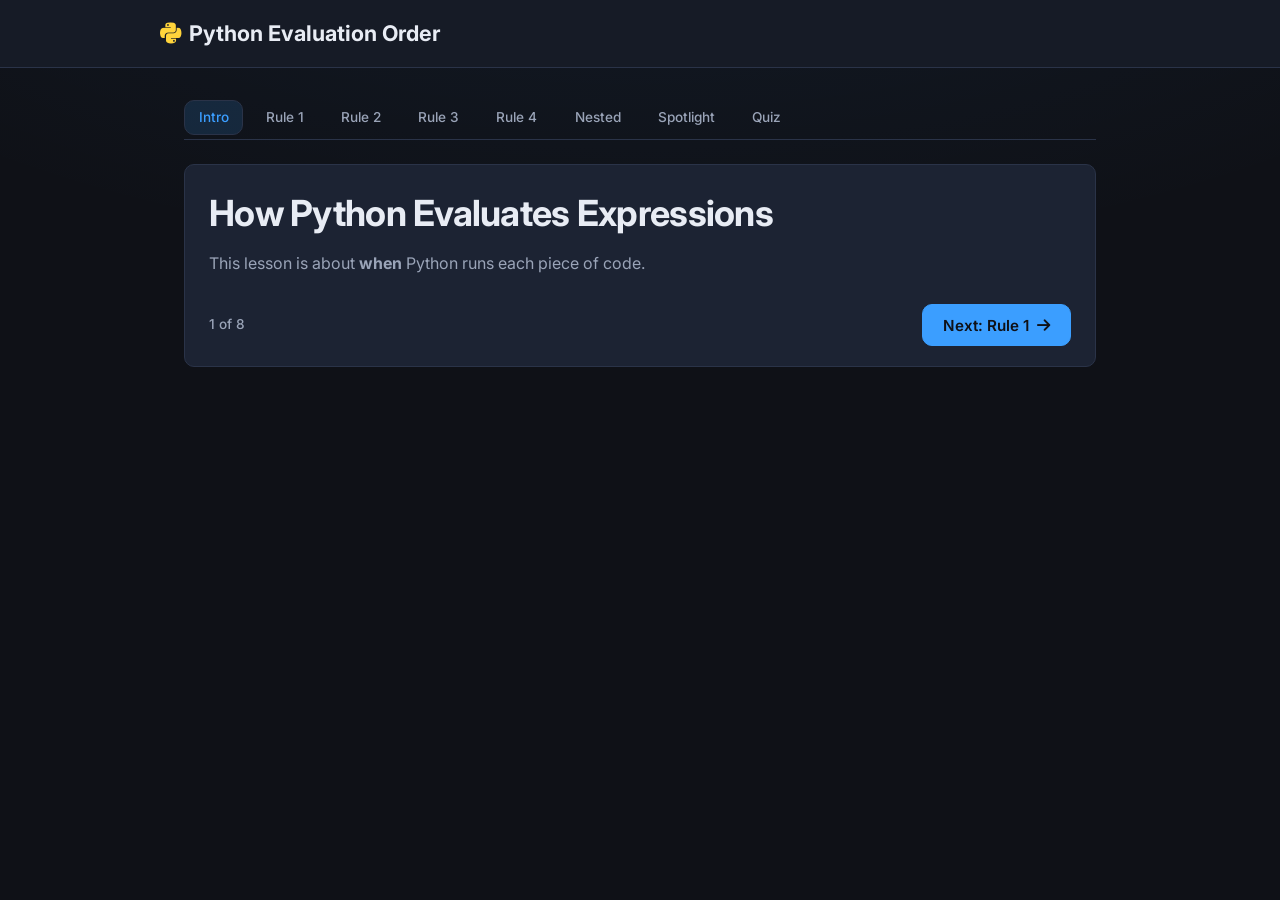
==== commit 5d22f40c: "Arguments v.s. Params" ====
--- a/teaching/index.html
+++ b/teaching/index.html
@@ -276,14 +276,46 @@
       border-color: var(--accent);
     }
 
-    .token-line {
+    .code-editor {
       font-family: var(--font-mono);
-      font-size: 1.1rem;
-      padding: 1rem;
       background: var(--code-bg);
       border-radius: var(--radius);
       border: 1px solid var(--border);
       margin-bottom: 1rem;
+      overflow: hidden;
+    }
+
+    .code-editor__row {
+      display: flex;
+      align-items: stretch;
+      min-height: 2rem;
+    }
+
+    .code-editor__row + .code-editor__row {
+      border-top: 1px solid var(--border);
+    }
+
+    .code-editor__ln {
+      flex: 0 0 2.85rem;
+      padding: 0.55rem 0.5rem;
+      text-align: right;
+      font-size: 0.8rem;
+      line-height: 1.55;
+      color: var(--text-muted);
+      opacity: 0.7;
+      user-select: none;
+      background: rgba(0, 0, 0, 0.2);
+      border-right: 1px solid var(--border);
+    }
+
+    .code-editor__code {
+      flex: 1;
+      min-width: 0;
+      padding: 0.55rem 1rem;
+      font-size: 1.05rem;
+      line-height: 1.55;
+      overflow-x: auto;
+      white-space: nowrap;
     }
 
     .token-hl {
@@ -335,6 +367,7 @@
       border-color: rgba(59, 158, 255, 0.35);
     }
 
+    .rule-card--sequence { --rule-accent: #c084fc; }
     .rule-card--assign { --rule-accent: #3b9eff; }
     .rule-card--calls { --rule-accent: #3dd68c; }
     .rule-card--math { --rule-accent: #ffd43b; }
@@ -545,8 +578,9 @@
       <button type="button" class="lesson-tab is-active" data-lesson-tab="intro">Intro</button>
       <button type="button" class="lesson-tab" data-lesson-tab="rule1">Rule 1</button>
       <button type="button" class="lesson-tab" data-lesson-tab="rule2">Rule 2</button>
+      <button type="button" class="lesson-tab" data-lesson-tab="rule3">Rule 3</button>
+      <button type="button" class="lesson-tab" data-lesson-tab="rule4">Rule 4</button>
       <button type="button" class="lesson-tab" data-lesson-tab="nested">Nested</button>
-      <button type="button" class="lesson-tab" data-lesson-tab="rule3">Rule 3</button>
       <button type="button" class="lesson-tab" data-lesson-tab="spotlight">Spotlight</button>
       <button type="button" class="lesson-tab" data-lesson-tab="quiz">Quiz</button>
     </nav>
@@ -556,12 +590,11 @@
         <section class="hero">
           <h1>How Python Evaluates Expressions</h1>
           <p>
-            This lesson is about <strong>when</strong> Python runs each piece of code. If you need a specific math order,
-            use parentheses. You do not need to memorize operator precedence tables for this class.
+            This lesson is about <strong>when</strong> Python runs each piece of code.
           </p>
         </section>
         <div class="lesson-nav">
-          <span class="lesson-progress">1 of 7</span>
+          <span class="lesson-progress">1 of 8</span>
           <button type="button" class="lesson-btn lesson-btn--next" data-lesson-next="rule1">
             Next: Rule 1 <i class="fa-solid fa-arrow-right" aria-hidden="true"></i>
           </button>
@@ -572,10 +605,127 @@
     <div class="lesson-panel" data-lesson-panel="rule1">
       <div class="card rules-panel">
         <h2>Key Rules · Rule 1</h2>
+        <article class="rule-card rule-card--sequence">
+            <div class="rule-card__head">
+              <div>
+                <span class="rule-card__tag">Rule 1</span>
+                <h3 class="rule-card__title">Programs run top to bottom</h3>
+              </div>
+            </div>
+            <p class="rule-card__body">
+              In a script, Python runs <strong>one line at a time</strong>, starting at the top and moving down. A line
+              does not begin until the line above it has finished. Later rules in this lesson describe what happens
+              <em>inside</em> a single line; this rule is about the order of the lines themselves.
+            </p>
+            <div class="step-viz" data-step-viz>
+              <p class="step-viz__label">Visualization</p>
+              <div class="step-buttons">
+                <button type="button" class="step-btn" data-step-id="0">Starter Code</button>
+                <button type="button" class="step-btn" data-step-id="1">Step 1: Line 1</button>
+                <button type="button" class="step-btn" data-step-id="2">Step 2: Line 2</button>
+              </div>
+              <div class="code-editor" aria-live="polite">
+                <div class="code-editor__row">
+                  <span class="code-editor__ln" aria-hidden="true">1</span>
+                  <div class="code-editor__code">
+                    <span class="token-hl" data-step-highlight="1"><span class="code-var">age</span> <span class="code-op">=</span> <span class="code-num">23</span></span>
+                  </div>
+                </div>
+                <div class="code-editor__row">
+                  <span class="code-editor__ln" aria-hidden="true">2</span>
+                  <div class="code-editor__code">
+                    <span class="token-hl" data-step-highlight="2"><span class="code-fn">print</span>(<span class="code-str">"Hi"</span>, <span class="code-fn">str</span>(<span class="code-var">age</span>))</span>
+                  </div>
+                </div>
+              </div>
+              <div class="step-explanation" data-step-explanation="0">
+                <strong>Starter code:</strong> Two lines in order. Click the steps to see which line Python runs first.
+              </div>
+              <div class="step-explanation" data-step-explanation="1">
+                <strong>Step 1:</strong> Python runs line 1 and stores the integer <code>23</code> in <code>age</code>. Line 2 waits.
+              </div>
+              <div class="step-explanation" data-step-explanation="2">
+                <strong>Step 2:</strong> Line 1 is done, so Python moves to line 2 and runs the <code>print</code> call (using the <code>age</code> that already exists).
+              </div>
+            </div>
+        </article>
+        <div class="lesson-nav">
+          <button type="button" class="lesson-btn lesson-btn--back" data-lesson-prev="intro">
+            <i class="fa-solid fa-arrow-left" aria-hidden="true"></i> Back
+          </button>
+          <span class="lesson-progress">2 of 8</span>
+          <button type="button" class="lesson-btn lesson-btn--next" data-lesson-next="rule2">
+            Next: Rule 2 <i class="fa-solid fa-arrow-right" aria-hidden="true"></i>
+          </button>
+        </div>
+      </div>
+    </div>
+
+    <div class="lesson-panel" data-lesson-panel="rule2">
+      <div class="card rules-panel">
+        <h2>Key Rules · Rule 2</h2>
+        <article class="rule-card rule-card--math">
+            <div class="rule-card__head">
+              <div>
+                <span class="rule-card__tag">Rule 2</span>
+                <h3 class="rule-card__title">Use parentheses for math order</h3>
+              </div>
+            </div>
+            <p class="rule-card__body">
+              If you care which operation happens first, write it in your code with parentheses. That keeps your intent
+              clear to Python and to anyone reading your program. You do not need to memorize PEMDAS like rules for this course.
+            </p>
+            <div class="step-viz" data-step-viz>
+              <p class="step-viz__label">Visualization</p>
+              <div class="step-buttons">
+                <button type="button" class="step-btn" data-step-id="0">Starter Code</button>
+                <button type="button" class="step-btn" data-step-id="1">Step 1: Group (...)</button>
+                <button type="button" class="step-btn" data-step-id="2">Step 2: Add inside</button>
+                <button type="button" class="step-btn" data-step-id="3">Step 3: Multiply</button>
+              </div>
+              <div class="code-editor" aria-live="polite">
+                <div class="code-editor__row">
+                  <span class="code-editor__ln" aria-hidden="true">1</span>
+                  <div class="code-editor__code">
+                    <span class="code-var">total</span> <span class="code-op">=</span>
+                    <span class="token-hl" data-step-highlight="1">(<span class="token-hl" data-step-highlight="2"><span class="code-var">price</span> <span class="code-op">+</span> <span class="code-var">tax</span></span>)</span>
+                    <span class="token-hl" data-step-highlight="3"><span class="code-op"> * </span><span class="code-num">quantity</span></span><span class="token-hl hl-done" data-step-highlight="3" data-viz-annotation> → 30</span>
+                  </div>
+                </div>
+              </div>
+              <div class="step-explanation" data-step-explanation="0">
+                <strong>Starter code:</strong> The expression as written. Parentheses show which part you want evaluated first.
+              </div>
+              <div class="step-explanation" data-step-explanation="1">
+                <strong>Step 1:</strong> Parentheses say &ldquo;do this part first.&rdquo; Python evaluates <code>(price + tax)</code> before the multiply.
+              </div>
+              <div class="step-explanation" data-step-explanation="2">
+                <strong>Step 2:</strong> Inside the group, <code>price + tax</code> becomes <code>15</code> (e.g. 10 + 5).
+              </div>
+              <div class="step-explanation" data-step-explanation="3">
+                <strong>Step 3:</strong> Then <code>15 * quantity</code> runs (e.g. × 2 → <code>30</code>). Without parentheses, you might not get the order you intend.
+              </div>
+            </div>
+        </article>
+        <div class="lesson-nav">
+          <button type="button" class="lesson-btn lesson-btn--back" data-lesson-prev="rule1">
+            <i class="fa-solid fa-arrow-left" aria-hidden="true"></i> Back: Rule 1
+          </button>
+          <span class="lesson-progress">3 of 8</span>
+          <button type="button" class="lesson-btn lesson-btn--next" data-lesson-next="rule3">
+            Next: Rule 3 <i class="fa-solid fa-arrow-right" aria-hidden="true"></i>
+          </button>
+        </div>
+      </div>
+    </div>
+
+    <div class="lesson-panel" data-lesson-panel="rule3">
+      <div class="card rules-panel">
+        <h2>Key Rules · Rule 3</h2>
         <article class="rule-card rule-card--assign">
             <div class="rule-card__head">
               <div>
-                <span class="rule-card__tag">Rule 1</span>
+                <span class="rule-card__tag">Rule 3</span>
                 <h3 class="rule-card__title">Assignment evaluates the RIGHT HAND SIDE first</h3>
               </div>
             </div>
@@ -590,14 +740,19 @@
                 <button type="button" class="step-btn" data-step-id="1">Step 1: Evaluate 5 + 7</button>
                 <button type="button" class="step-btn" data-step-id="2">Step 2: x = 12</button>
               </div>
-              <div class="token-line" aria-live="polite">
-                <span data-step-visible="0,1">
-                  <span class="code-var">x</span> <span class="code-op">=</span>
-                  <span class="token-hl" data-step-highlight="1"><span class="code-num">5</span> <span class="code-op">+</span> <span class="code-num">7</span></span>
-                </span>
-                <span data-step-visible="2" hidden>
-                  <span class="token-hl hl-done" data-step-highlight="2"><span class="code-var">x</span> <span class="code-op">=</span> <span class="code-num">12</span></span>
-                </span>
+              <div class="code-editor" aria-live="polite">
+                <div class="code-editor__row">
+                  <span class="code-editor__ln" aria-hidden="true">1</span>
+                  <div class="code-editor__code">
+                    <span data-step-visible="0,1">
+                      <span class="code-var">x</span> <span class="code-op">=</span>
+                      <span class="token-hl" data-step-highlight="1"><span class="code-num">5</span> <span class="code-op">+</span> <span class="code-num">7</span></span>
+                    </span>
+                    <span data-step-visible="2" hidden>
+                      <span class="token-hl hl-done" data-step-highlight="2"><span class="code-var">x</span> <span class="code-op">=</span> <span class="code-num">12</span></span>
+                    </span>
+                  </div>
+                </div>
               </div>
               <div class="step-explanation" data-step-explanation="0">
                 <strong>Starter code:</strong> The assignment as written. Click the next steps to see what Python evaluates first.
@@ -611,24 +766,24 @@
             </div>
         </article>
         <div class="lesson-nav">
-          <button type="button" class="lesson-btn lesson-btn--back" data-lesson-prev="intro">
-            <i class="fa-solid fa-arrow-left" aria-hidden="true"></i> Back
-          </button>
-          <span class="lesson-progress">2 of 7</span>
-          <button type="button" class="lesson-btn lesson-btn--next" data-lesson-next="rule2">
-            Next: Rule 2 <i class="fa-solid fa-arrow-right" aria-hidden="true"></i>
+          <button type="button" class="lesson-btn lesson-btn--back" data-lesson-prev="rule2">
+            <i class="fa-solid fa-arrow-left" aria-hidden="true"></i> Back: Rule 2
+          </button>
+          <span class="lesson-progress">4 of 8</span>
+          <button type="button" class="lesson-btn lesson-btn--next" data-lesson-next="rule4">
+            Next: Rule 4 <i class="fa-solid fa-arrow-right" aria-hidden="true"></i>
           </button>
         </div>
       </div>
     </div>
 
-    <div class="lesson-panel" data-lesson-panel="rule2">
+    <div class="lesson-panel" data-lesson-panel="rule4">
       <div class="card rules-panel">
-        <h2>Key Rules · Rule 2</h2>
+        <h2>Key Rules · Rule 4</h2>
         <article class="rule-card rule-card--calls">
             <div class="rule-card__head">
               <div>
-                <span class="rule-card__tag">Rule 2</span>
+                <span class="rule-card__tag">Rule 4</span>
                 <h3 class="rule-card__title">Arguments before the function runs</h3>
               </div>
             </div>
@@ -640,8 +795,8 @@
             <div class="step-viz" data-step-viz>
               <p class="step-viz__label">Example: print("Hi", str(age))</p>
               <p class="step-viz__intro">
-                Suppose <code>age = 15</code> (an <code>int</code>). <code>print</code> needs text, so the second argument
-                uses <code>str(age)</code> to turn that number into a string before the call runs.
+                <code>print</code> needs text, so the second argument uses <code>str(age)</code> to turn the int into a
+                string before the call runs.
               </p>
               <div class="step-buttons">
                 <button type="button" class="step-btn" data-step-id="0">Starter Code</button>
@@ -650,31 +805,43 @@
                 <button type="button" class="step-btn" data-step-id="3">Step 3: str()</button>
                 <button type="button" class="step-btn" data-step-id="4">Step 4: print()</button>
               </div>
-              <div class="token-line" aria-live="polite">
-                <span class="token-hl" data-step-highlight="4"><span class="code-fn">print</span></span>(<span class="token-hl hl-warm" data-step-highlight="1"><span class="code-str">"Hi"</span></span>, <span class="token-hl" data-step-highlight="3"><span class="code-fn">str</span>(<span class="token-hl" data-step-highlight="2"><span class="code-var">age</span></span>)</span>)
+              <div class="code-editor" aria-live="polite">
+                <div class="code-editor__row">
+                  <span class="code-editor__ln" aria-hidden="true">1</span>
+                  <div class="code-editor__code">
+                    <span class="code-var">age</span> <span class="code-op">=</span> <span class="code-num">23</span>
+                  </div>
+                </div>
+                <div class="code-editor__row">
+                  <span class="code-editor__ln" aria-hidden="true">2</span>
+                  <div class="code-editor__code">
+                    <span class="token-hl" data-step-highlight="4"><span class="code-fn">print</span></span>(<span class="token-hl hl-warm" data-step-highlight="1"><span class="code-str">"Hi"</span></span>, <span class="token-hl" data-step-highlight="3"><span class="code-fn">str</span>(<span class="token-hl" data-step-highlight="2"><span class="code-var">age</span></span>)</span>)
+                  </div>
+                </div>
               </div>
               <div class="step-explanation" data-step-explanation="0">
-                <strong>Starter code:</strong> <code>age</code> already holds <code>15</code>. Click the steps to see how Python prepares each argument.
+                <strong>Starter code:</strong> First <code>age</code> is set to the integer <code>23</code>. Then the
+                <code>print</code> line runs. Click the steps to see how Python prepares each argument.
               </div>
               <div class="step-explanation" data-step-explanation="1">
                 <strong>Step 1:</strong> First argument: the string <code>"Hi"</code>.
               </div>
               <div class="step-explanation" data-step-explanation="2">
-                <strong>Step 2:</strong> For the second argument, Python looks up <code>age</code> and gets the integer <code>15</code>.
+                <strong>Step 2:</strong> For the second argument, Python looks up <code>age</code> and gets the integer <code>23</code>.
               </div>
               <div class="step-explanation" data-step-explanation="3">
-                <strong>Step 3:</strong> <code>str(15)</code> converts the int to the string <code>"15"</code> for <code>print</code>.
+                <strong>Step 3:</strong> <code>str(23)</code> converts the int to the string <code>"23"</code> for <code>print</code>.
               </div>
               <div class="step-explanation" data-step-explanation="4">
-                <strong>Step 4:</strong> Both arguments are ready (<code>"Hi"</code> and <code>"15"</code>), so <code>print(...)</code> runs.
+                <strong>Step 4:</strong> Both arguments are ready (<code>"Hi"</code> and <code>"23"</code>), so <code>print(...)</code> runs.
               </div>
             </div>
         </article>
         <div class="lesson-nav">
-          <button type="button" class="lesson-btn lesson-btn--back" data-lesson-prev="rule1">
-            <i class="fa-solid fa-arrow-left" aria-hidden="true"></i> Back: Rule 1
-          </button>
-          <span class="lesson-progress">3 of 7</span>
+          <button type="button" class="lesson-btn lesson-btn--back" data-lesson-prev="rule3">
+            <i class="fa-solid fa-arrow-left" aria-hidden="true"></i> Back: Rule 3
+          </button>
+          <span class="lesson-progress">5 of 8</span>
           <button type="button" class="lesson-btn lesson-btn--next" data-lesson-next="nested">
             Next: Nested calls <i class="fa-solid fa-arrow-right" aria-hidden="true"></i>
           </button>
@@ -693,7 +860,7 @@
             </div>
           </div>
           <p class="rule-card__body">
-            When a function call appears <em>inside</em> another call (usually as an argument), Python still follows Rule 2:
+            When a function call appears <em>inside</em> another call (usually as an argument), Python still follows Rule 4:
             every argument must become a value before the outer function runs. For nested calls, work from the
             <strong>inside out</strong>: evaluate the innermost expression first, run the inner function, then use that
             result for the next layer outward. The same idea applies to longer chains like <code>max(len(text), 3)</code>:
@@ -711,8 +878,13 @@
               <button type="button" class="step-btn" data-step-id="2">Step 2: str()</button>
               <button type="button" class="step-btn" data-step-id="3">Step 3: print()</button>
             </div>
-            <div class="token-line" aria-live="polite">
-              <span class="token-hl" data-step-highlight="3"><span class="code-fn">print</span></span>(<span class="token-hl" data-step-highlight="2"><span class="code-fn">str</span>(<span class="token-hl" data-step-highlight="1"><span class="code-num">5</span> <span class="code-op">+</span> <span class="code-num">7</span></span>)</span>)
+            <div class="code-editor" aria-live="polite">
+              <div class="code-editor__row">
+                <span class="code-editor__ln" aria-hidden="true">1</span>
+                <div class="code-editor__code">
+                  <span class="token-hl" data-step-highlight="3"><span class="code-fn">print</span></span>(<span class="token-hl" data-step-highlight="2"><span class="code-fn">str</span>(<span class="token-hl" data-step-highlight="1"><span class="code-num">5</span> <span class="code-op">+</span> <span class="code-num">7</span></span>)</span>)
+                </div>
+              </div>
             </div>
             <div class="step-explanation" data-step-explanation="0">
               <strong>Starter code:</strong> Two function calls nested. Click through to see which piece Python evaluates first.
@@ -729,63 +901,10 @@
           </div>
         </article>
         <div class="lesson-nav">
-          <button type="button" class="lesson-btn lesson-btn--back" data-lesson-prev="rule2">
-            <i class="fa-solid fa-arrow-left" aria-hidden="true"></i> Back: Rule 2
-          </button>
-          <span class="lesson-progress">4 of 7</span>
-          <button type="button" class="lesson-btn lesson-btn--next" data-lesson-next="rule3">
-            Next: Rule 3 <i class="fa-solid fa-arrow-right" aria-hidden="true"></i>
-          </button>
-        </div>
-      </div>
-    </div>
-
-    <div class="lesson-panel" data-lesson-panel="rule3">
-      <div class="card rules-panel">
-        <h2>Key Rules · Rule 3</h2>
-        <article class="rule-card rule-card--math">
-            <div class="rule-card__head">
-              <div>
-                <span class="rule-card__tag">Rule 3</span>
-                <h3 class="rule-card__title">Use parentheses for math order</h3>
-              </div>
-            </div>
-            <p class="rule-card__body">
-              If you care which operation happens first, write it in your code with parentheses. That keeps your intent
-              clear to Python and to anyone reading your program. You do not need to memorize PEMDAS like rules for this course.
-            </p>
-            <div class="step-viz" data-step-viz>
-              <p class="step-viz__label">Visualization</p>
-              <div class="step-buttons">
-                <button type="button" class="step-btn" data-step-id="0">Starter Code</button>
-                <button type="button" class="step-btn" data-step-id="1">Step 1: Group (...)</button>
-                <button type="button" class="step-btn" data-step-id="2">Step 2: Add inside</button>
-                <button type="button" class="step-btn" data-step-id="3">Step 3: Multiply</button>
-              </div>
-              <div class="token-line" aria-live="polite">
-                <span class="code-var">total</span> <span class="code-op">=</span>
-                <span class="token-hl" data-step-highlight="1">(<span class="token-hl" data-step-highlight="2"><span class="code-var">price</span> <span class="code-op">+</span> <span class="code-var">tax</span></span>)</span>
-                <span class="token-hl" data-step-highlight="3"><span class="code-op"> * </span><span class="code-num">quantity</span></span><span class="token-hl hl-done" data-step-highlight="3" data-viz-annotation> → 30</span>
-              </div>
-              <div class="step-explanation" data-step-explanation="0">
-                <strong>Starter code:</strong> The expression as written. Parentheses show which part you want evaluated first.
-              </div>
-              <div class="step-explanation" data-step-explanation="1">
-                <strong>Step 1:</strong> Parentheses say &ldquo;do this part first.&rdquo; Python evaluates <code>(price + tax)</code> before the multiply.
-              </div>
-              <div class="step-explanation" data-step-explanation="2">
-                <strong>Step 2:</strong> Inside the group, <code>price + tax</code> becomes <code>15</code> (e.g. 10 + 5).
-              </div>
-              <div class="step-explanation" data-step-explanation="3">
-                <strong>Step 3:</strong> Then <code>15 * quantity</code> runs (e.g. × 2 → <code>30</code>). Without parentheses, you might not get the order you intend.
-              </div>
-            </div>
-        </article>
-        <div class="lesson-nav">
-          <button type="button" class="lesson-btn lesson-btn--back" data-lesson-prev="nested">
-            <i class="fa-solid fa-arrow-left" aria-hidden="true"></i> Back: Nested calls
-          </button>
-          <span class="lesson-progress">5 of 7</span>
+          <button type="button" class="lesson-btn lesson-btn--back" data-lesson-prev="rule4">
+            <i class="fa-solid fa-arrow-left" aria-hidden="true"></i> Back: Rule 4
+          </button>
+          <span class="lesson-progress">6 of 8</span>
           <button type="button" class="lesson-btn lesson-btn--next" data-lesson-next="spotlight">
             Next: Spotlight Breakdown <i class="fa-solid fa-arrow-right" aria-hidden="true"></i>
           </button>
@@ -810,14 +929,19 @@
             <button type="button" class="step-btn" data-step-id="1">Step 1: Evaluate 5 + 7</button>
             <button type="button" class="step-btn" data-step-id="2">Step 2: x = 12</button>
           </div>
-          <div class="token-line" aria-live="polite">
-            <span data-step-visible="0,1">
-              <span class="code-var">x</span> <span class="code-op">=</span>
-              <span class="token-hl" data-step-highlight="1"><span class="code-num">5</span> <span class="code-op">+</span> <span class="code-num">7</span></span>
-            </span>
-            <span data-step-visible="2" hidden>
-              <span class="token-hl hl-done" data-step-highlight="2"><span class="code-var">x</span> <span class="code-op">=</span> <span class="code-num">12</span></span>
-            </span>
+          <div class="code-editor" aria-live="polite">
+            <div class="code-editor__row">
+              <span class="code-editor__ln" aria-hidden="true">1</span>
+              <div class="code-editor__code">
+                <span data-step-visible="0,1">
+                  <span class="code-var">x</span> <span class="code-op">=</span>
+                  <span class="token-hl" data-step-highlight="1"><span class="code-num">5</span> <span class="code-op">+</span> <span class="code-num">7</span></span>
+                </span>
+                <span data-step-visible="2" hidden>
+                  <span class="token-hl hl-done" data-step-highlight="2"><span class="code-var">x</span> <span class="code-op">=</span> <span class="code-num">12</span></span>
+                </span>
+              </div>
+            </div>
           </div>
           <div class="step-explanation" data-step-explanation="0">
             <strong>Starter code:</strong> The assignment as written. Click the next steps to see what Python evaluates first.
@@ -842,8 +966,13 @@
             <button type="button" class="step-btn" data-step-id="3">Step 3: Call str()</button>
             <button type="button" class="step-btn" data-step-id="4">Step 4: Call print()</button>
           </div>
-          <div class="token-line" aria-live="polite">
-            <span class="token-hl" data-step-highlight="4"><span class="code-fn">print</span></span>(<span class="token-hl hl-warm" data-step-highlight="1"><span class="code-str">"My name is: "</span></span>, <span class="token-hl" data-step-highlight="3"><span class="code-fn">str</span>(<span class="token-hl" data-step-highlight="2"><span class="code-var">name</span></span>)</span>)
+          <div class="code-editor" aria-live="polite">
+            <div class="code-editor__row">
+              <span class="code-editor__ln" aria-hidden="true">1</span>
+              <div class="code-editor__code">
+                <span class="token-hl" data-step-highlight="4"><span class="code-fn">print</span></span>(<span class="token-hl hl-warm" data-step-highlight="1"><span class="code-str">"My name is: "</span></span>, <span class="token-hl" data-step-highlight="3"><span class="code-fn">str</span>(<span class="token-hl" data-step-highlight="2"><span class="code-var">name</span></span>)</span>)
+              </div>
+            </div>
           </div>
           <div class="step-explanation" data-step-explanation="0">
             <strong>Starter code:</strong> The call as written. No argument is highlighted yet.
@@ -862,10 +991,10 @@
           </div>
         </div>
         <div class="lesson-nav">
-          <button type="button" class="lesson-btn lesson-btn--back" data-lesson-prev="rule3">
-            <i class="fa-solid fa-arrow-left" aria-hidden="true"></i> Back: Rule 3
-          </button>
-          <span class="lesson-progress">6 of 7 · Spotlight Breakdown</span>
+          <button type="button" class="lesson-btn lesson-btn--back" data-lesson-prev="nested">
+            <i class="fa-solid fa-arrow-left" aria-hidden="true"></i> Back: Nested calls
+          </button>
+          <span class="lesson-progress">7 of 8 · Spotlight Breakdown</span>
           <button type="button" class="lesson-btn lesson-btn--next" data-lesson-next="quiz">
             Next: Interactive Quiz <i class="fa-solid fa-arrow-right" aria-hidden="true"></i>
           </button>
@@ -926,7 +1055,7 @@
           <button type="button" class="lesson-btn lesson-btn--back" data-lesson-prev="spotlight">
             <i class="fa-solid fa-arrow-left" aria-hidden="true"></i> Back: Spotlight Breakdown
           </button>
-          <span class="lesson-progress">7 of 7 · Interactive Quiz</span>
+          <span class="lesson-progress">8 of 8 · Interactive Quiz</span>
         </div>
       </div>
     </div>
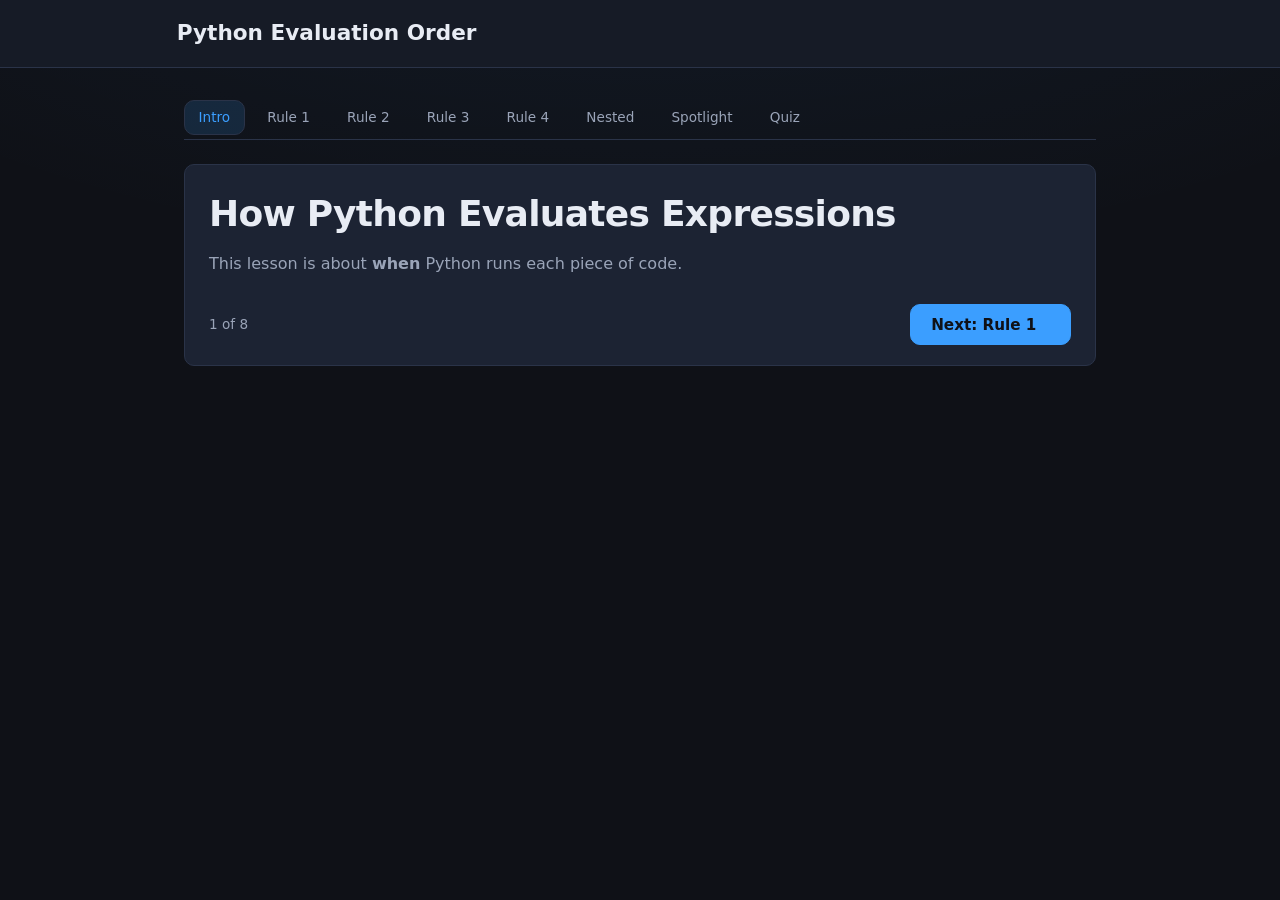
==== commit c72bf1af: "change path" ====
--- a/teaching/index.html
+++ b/teaching/index.html
@@ -2,1070 +2,11 @@
 <html lang="en">
 <head>
   <meta charset="UTF-8">
-  <meta name="viewport" content="width=device-width, initial-scale=1.0">
-  <title>How Python Evaluates Expressions | Sam Zilli</title>
-  <link rel="preconnect" href="https://fonts.googleapis.com">
-  <link rel="preconnect" href="https://fonts.gstatic.com" crossorigin>
-  <link href="https://fonts.googleapis.com/css2?family=Fira+Code:wght@400;600&family=Inter:wght@400;500;600;700&display=swap" rel="stylesheet">
-  <link rel="stylesheet" href="https://cdnjs.cloudflare.com/ajax/libs/font-awesome/6.5.1/css/all.min.css" crossorigin="anonymous" referrerpolicy="no-referrer">
-  <style>
-    :root {
-      --bg: #0f1117;
-      --bg-elevated: #161b26;
-      --bg-card: #1c2333;
-      --border: #2a3348;
-      --text: #e8ecf4;
-      --text-muted: #9aa4b8;
-      --accent: #3b9eff;
-      --accent-dim: rgba(59, 158, 255, 0.15);
-      --python: #ffd43b;
-      --python-dim: rgba(255, 212, 59, 0.12);
-      --success: #3dd68c;
-      --success-dim: rgba(61, 214, 140, 0.15);
-      --danger: #f87171;
-      --danger-dim: rgba(248, 113, 113, 0.15);
-      --code-bg: #0d1018;
-      --radius: 10px;
-      --font-sans: "Inter", system-ui, sans-serif;
-      --font-mono: "Fira Code", ui-monospace, monospace;
-    }
-
-    *, *::before, *::after { box-sizing: border-box; }
-
-    body {
-      margin: 0;
-      min-height: 100vh;
-      font-family: var(--font-sans);
-      font-size: 1rem;
-      line-height: 1.6;
-      color: var(--text);
-      background: var(--bg);
-      background-image: radial-gradient(ellipse 80% 50% at 50% -20%, rgba(59, 158, 255, 0.08), transparent);
-    }
-
-    a { color: var(--accent); text-decoration: none; }
-    a:hover { text-decoration: underline; }
-
-    .site-header {
-      border-bottom: 1px solid var(--border);
-      background: var(--bg-elevated);
-      padding: 1rem 1.5rem;
-    }
-
-    .site-header__inner {
-      max-width: 960px;
-      margin: 0 auto;
-      display: flex;
-      align-items: center;
-      gap: 0.75rem;
-    }
-
-    .site-header__logo {
-      font-size: 1.35rem;
-      font-weight: 700;
-      color: var(--text);
-      display: flex;
-      align-items: center;
-      gap: 0.5rem;
-    }
-
-    .site-header__logo i {
-      color: var(--python);
-      font-size: 1.5rem;
-    }
-
-    main {
-      max-width: 960px;
-      margin: 0 auto;
-      padding: 2rem 1.5rem 4rem;
-    }
-
-    .intro-panel .hero {
-      margin-bottom: 0;
-    }
-
-    .intro-panel .lesson-nav {
-      margin-top: 1.75rem;
-      padding-top: 0;
-      border-top: none;
-    }
-
-    .hero {
-      margin-bottom: 2rem;
-    }
-
-    .hero h1 {
-      margin: 0 0 0.5rem;
-      font-size: clamp(1.75rem, 4vw, 2.25rem);
-      font-weight: 700;
-      letter-spacing: -0.02em;
-    }
-
-    .hero p {
-      margin: 0;
-      color: var(--text-muted);
-      max-width: 42rem;
-    }
-
-    .lesson-tabs {
-      display: flex;
-      flex-wrap: wrap;
-      gap: 0.5rem;
-      margin-bottom: 1.5rem;
-      padding-bottom: 0.25rem;
-      border-bottom: 1px solid var(--border);
-    }
-
-    .lesson-tab {
-      font-family: inherit;
-      font-size: 0.85rem;
-      font-weight: 500;
-      padding: 0.55rem 0.85rem;
-      border: 1px solid transparent;
-      border-radius: var(--radius);
-      background: transparent;
-      color: var(--text-muted);
-      cursor: pointer;
-      transition: color 0.2s, background 0.2s, border-color 0.2s;
-    }
-
-    .lesson-tab:hover {
-      color: var(--text);
-      background: var(--bg-card);
-    }
-
-    .lesson-tab.is-active {
-      color: var(--accent);
-      background: var(--accent-dim);
-      border-color: var(--border);
-    }
-
-    .lesson-panel {
-      display: none;
-    }
-
-    .lesson-panel.is-active {
-      display: block;
-    }
-
-    .lesson-nav {
-      display: flex;
-      justify-content: space-between;
-      align-items: center;
-      gap: 1rem;
-      margin-top: 1.5rem;
-      padding-top: 1.25rem;
-      border-top: 1px solid var(--border);
-    }
-
-    .lesson-progress {
-      font-size: 0.85rem;
-      color: var(--text-muted);
-      font-weight: 500;
-    }
-
-    .lesson-btn {
-      font-family: inherit;
-      font-size: 0.95rem;
-      font-weight: 600;
-      padding: 0.65rem 1.25rem;
-      border-radius: var(--radius);
-      border: 1px solid var(--border);
-      cursor: pointer;
-      transition: background 0.2s, border-color 0.2s, color 0.2s;
-      display: inline-flex;
-      align-items: center;
-      gap: 0.5rem;
-    }
-
-    .lesson-btn--next {
-      background: var(--accent);
-      border-color: var(--accent);
-      color: #0f1117;
-    }
-
-    .lesson-btn--next:hover {
-      filter: brightness(1.08);
-    }
-
-    .lesson-btn--back {
-      background: transparent;
-      color: var(--text-muted);
-    }
-
-    .lesson-btn--back:hover {
-      color: var(--text);
-      border-color: var(--accent);
-    }
-
-    .card {
-      background: var(--bg-card);
-      border: 1px solid var(--border);
-      border-radius: var(--radius);
-      padding: 1.25rem 1.5rem;
-      margin-bottom: 1.25rem;
-    }
-
-    .card h2, .card h3 {
-      margin-top: 0;
-      font-weight: 600;
-    }
-
-    .card h2 { font-size: 1.2rem; margin-bottom: 0.75rem; }
-    .card h3 { font-size: 1.05rem; color: var(--text-muted); margin-bottom: 0.5rem; }
-
-    .code-block {
-      font-family: var(--font-mono);
-      font-size: 0.95rem;
-      background: var(--code-bg);
-      border: 1px solid var(--border);
-      border-radius: var(--radius);
-      padding: 1rem 1.25rem;
-      overflow-x: auto;
-      margin: 0.75rem 0;
-    }
-
-    .step-viz {
-      margin-top: 1rem;
-    }
-
-    .step-viz__label {
-      font-size: 0.85rem;
-      font-weight: 600;
-      text-transform: uppercase;
-      letter-spacing: 0.06em;
-      color: var(--text-muted);
-      margin-bottom: 0.5rem;
-    }
-
-    .step-viz__intro {
-      font-size: 0.95rem;
-      color: var(--text-muted);
-      margin: 0 0 1rem;
-      max-width: 40rem;
-    }
-
-    .step-buttons {
-      display: flex;
-      flex-wrap: wrap;
-      gap: 0.5rem;
-      margin-bottom: 1rem;
-    }
-
-    .step-btn {
-      font-family: inherit;
-      font-size: 0.85rem;
-      font-weight: 500;
-      padding: 0.45rem 0.85rem;
-      border-radius: 8px;
-      border: 1px solid var(--border);
-      background: var(--bg-elevated);
-      color: var(--text-muted);
-      cursor: pointer;
-      transition: background 0.2s, color 0.2s, border-color 0.2s;
-    }
-
-    .step-btn:hover {
-      color: var(--text);
-      border-color: var(--accent);
-    }
-
-    .step-btn.active {
-      color: var(--bg);
-      background: var(--accent);
-      border-color: var(--accent);
-    }
-
-    .code-editor {
-      font-family: var(--font-mono);
-      background: var(--code-bg);
-      border-radius: var(--radius);
-      border: 1px solid var(--border);
-      margin-bottom: 1rem;
-      overflow: hidden;
-    }
-
-    .code-editor__row {
-      display: flex;
-      align-items: stretch;
-      min-height: 2rem;
-    }
-
-    .code-editor__row + .code-editor__row {
-      border-top: 1px solid var(--border);
-    }
-
-    .code-editor__ln {
-      flex: 0 0 2.85rem;
-      padding: 0.55rem 0.5rem;
-      text-align: right;
-      font-size: 0.8rem;
-      line-height: 1.55;
-      color: var(--text-muted);
-      opacity: 0.7;
-      user-select: none;
-      background: rgba(0, 0, 0, 0.2);
-      border-right: 1px solid var(--border);
-    }
-
-    .code-editor__code {
-      flex: 1;
-      min-width: 0;
-      padding: 0.55rem 1rem;
-      font-size: 1.05rem;
-      line-height: 1.55;
-      overflow-x: auto;
-      white-space: nowrap;
-    }
-
-    .token-hl {
-      padding: 0.1em 0.2em;
-      border-radius: 4px;
-      transition: background 0.2s, box-shadow 0.2s;
-    }
-
-    .token-hl.is-highlighted {
-      background: var(--accent-dim);
-      box-shadow: 0 0 0 2px var(--accent);
-    }
-
-    .token-hl.is-highlighted.hl-warm {
-      background: var(--python-dim);
-      box-shadow: 0 0 0 2px var(--python);
-    }
-
-    .token-hl.is-highlighted.hl-done {
-      background: var(--success-dim);
-      box-shadow: 0 0 0 2px var(--success);
-    }
-
-    .code-kw { color: #f87171; font-weight: 600; }
-    .code-fn { color: var(--accent); font-weight: 600; }
-    .code-str { color: var(--success); }
-    .code-num { color: var(--python); }
-    .code-var { color: var(--python); }
-    .code-op { color: #fbbf24; font-weight: 600; }
-
-    .rules-panel {
-      padding: 0;
-      border: none;
-      background: transparent;
-      box-shadow: none;
-    }
-
-    .rule-card {
-      position: relative;
-      padding: 1.35rem 1.35rem 1.25rem;
-      border-radius: 14px;
-      border: 1px solid var(--border);
-      background: var(--bg-card);
-      overflow: hidden;
-      transition: border-color 0.2s, transform 0.2s;
-    }
-
-    .rule-card:hover {
-      border-color: rgba(59, 158, 255, 0.35);
-    }
-
-    .rule-card--sequence { --rule-accent: #c084fc; }
-    .rule-card--assign { --rule-accent: #3b9eff; }
-    .rule-card--calls { --rule-accent: #3dd68c; }
-    .rule-card--math { --rule-accent: #ffd43b; }
-
-    .rule-card__head {
-      display: flex;
-      align-items: flex-start;
-      gap: 1rem;
-      margin-bottom: 0.75rem;
-    }
-
-    .rule-card__title {
-      margin: 0 0 0.25rem;
-      font-size: 1.05rem;
-      font-weight: 700;
-      color: var(--text);
-      letter-spacing: -0.01em;
-    }
-
-    .rule-card__tag {
-      display: inline-block;
-      font-size: 0.7rem;
-      font-weight: 700;
-      text-transform: uppercase;
-      letter-spacing: 0.06em;
-      color: var(--rule-accent);
-      opacity: 0.95;
-    }
-
-    .rule-card__body {
-      margin: 0;
-      color: var(--text-muted);
-      font-size: 0.92rem;
-      line-height: 1.55;
-    }
-
-    .rule-card .step-viz {
-      margin-top: 1rem;
-      padding-top: 1rem;
-      border-top: 1px solid var(--border);
-    }
-
-    .rule-card .step-viz__label {
-      color: var(--rule-accent);
-    }
-
-    .rule-card .step-btn.active {
-      background: var(--rule-accent);
-      border-color: var(--rule-accent);
-    }
-
-    .rule-card .token-hl.is-highlighted {
-      box-shadow: 0 0 0 2px var(--rule-accent);
-      background: color-mix(in srgb, var(--rule-accent) 20%, transparent);
-    }
-
-    .rule-card .token-hl.is-highlighted.hl-warm {
-      box-shadow: 0 0 0 2px var(--python);
-      background: var(--python-dim);
-    }
-
-    .rule-card .token-hl.is-highlighted.hl-done {
-      box-shadow: 0 0 0 2px var(--success);
-      background: var(--success-dim);
-    }
-
-    .step-explanation {
-      display: none;
-      padding: 0.65rem 0 0;
-      margin: 0;
-      background: none;
-      border: none;
-      border-radius: 0;
-      color: var(--text-muted);
-      font-size: 0.95rem;
-      line-height: 1.55;
-    }
-
-    .step-explanation.is-visible {
-      display: block;
-    }
-
-    .step-explanation strong {
-      color: var(--text);
-    }
-
-    .quiz-block {
-      margin-bottom: 2rem;
-    }
-
-    .quiz-block h3 {
-      margin: 0 0 1rem;
-      font-size: 1.05rem;
-      color: var(--text);
-      font-weight: 600;
-      line-height: 1.55;
-    }
-
-    .quiz-block h3 code,
-    .quiz-option-label code,
-    .feedback-box code {
-      font-family: var(--font-mono);
-      font-size: 0.9em;
-      color: var(--python);
-      background: rgba(0, 0, 0, 0.35);
-      padding: 0.12em 0.4em;
-      border-radius: 4px;
-    }
-
-    .quiz-options {
-      display: flex;
-      flex-direction: column;
-      gap: 0.5rem;
-    }
-
-    .quiz-option-label {
-      font-family: inherit;
-      display: block;
-      width: 100%;
-      text-align: left;
-      padding: 0.85rem 1rem;
-      border: 1px solid var(--border);
-      border-radius: var(--radius);
-      background: var(--bg-elevated);
-      color: var(--text);
-      cursor: pointer;
-      transition: border-color 0.2s, background 0.2s, color 0.2s;
-      font-size: 0.95rem;
-      line-height: 1.55;
-    }
-
-    .quiz-option-label:hover {
-      border-color: var(--accent);
-      background: var(--bg-card);
-      color: var(--text);
-    }
-
-    .quiz-option-label.quiz-option--correct {
-      border-color: #34d399;
-      background: rgba(52, 211, 153, 0.22);
-      color: #ecfdf5;
-    }
-
-    .quiz-option-label.quiz-option--correct code {
-      color: #fde68a;
-      background: rgba(0, 0, 0, 0.3);
-    }
-
-    .quiz-option-label.quiz-option--wrong {
-      border-color: #f87171;
-      background: rgba(248, 113, 113, 0.22);
-      color: #fef2f2;
-    }
-
-    .quiz-option-label.quiz-option--wrong code {
-      color: #fde68a;
-      background: rgba(0, 0, 0, 0.3);
-    }
-
-    .feedback-box {
-      display: none;
-      margin-top: 0.75rem;
-      padding: 0.85rem 1rem;
-      border-radius: var(--radius);
-      font-size: 0.95rem;
-      line-height: 1.55;
-    }
-
-    .feedback-box.is-visible {
-      display: block;
-    }
-
-    .feedback-box[data-feedback="correct"] {
-      background: rgba(52, 211, 153, 0.18);
-      color: #d1fae5;
-      border: 1px solid rgba(52, 211, 153, 0.45);
-    }
-
-    .feedback-box[data-feedback="wrong"] {
-      background: rgba(248, 113, 113, 0.18);
-      color: #fee2e2;
-      border: 1px solid rgba(248, 113, 113, 0.45);
-    }
-
-    .site-footer {
-      text-align: center;
-      padding: 2rem 1.5rem;
-      border-top: 1px solid var(--border);
-      color: var(--text-muted);
-      font-size: 0.9rem;
-    }
-
-    .site-footer p { margin: 0; }
-  </style>
+  <meta http-equiv="refresh" content="0; url=how-python-reads/">
+  <title>Teaching</title>
+  <link rel="canonical" href="how-python-reads/">
 </head>
 <body>
-  <header class="site-header">
-    <div class="site-header__inner">
-      <div class="site-header__logo">
-        <i class="fa-brands fa-python" aria-hidden="true"></i>
-        <span>Python Evaluation Order</span>
-      </div>
-    </div>
-  </header>
-
-  <main>
-    <nav class="lesson-tabs" aria-label="Lesson sections">
-      <button type="button" class="lesson-tab is-active" data-lesson-tab="intro">Intro</button>
-      <button type="button" class="lesson-tab" data-lesson-tab="rule1">Rule 1</button>
-      <button type="button" class="lesson-tab" data-lesson-tab="rule2">Rule 2</button>
-      <button type="button" class="lesson-tab" data-lesson-tab="rule3">Rule 3</button>
-      <button type="button" class="lesson-tab" data-lesson-tab="rule4">Rule 4</button>
-      <button type="button" class="lesson-tab" data-lesson-tab="nested">Nested</button>
-      <button type="button" class="lesson-tab" data-lesson-tab="spotlight">Spotlight</button>
-      <button type="button" class="lesson-tab" data-lesson-tab="quiz">Quiz</button>
-    </nav>
-
-    <div class="lesson-panel is-active" data-lesson-panel="intro">
-      <div class="card intro-panel">
-        <section class="hero">
-          <h1>How Python Evaluates Expressions</h1>
-          <p>
-            This lesson is about <strong>when</strong> Python runs each piece of code.
-          </p>
-        </section>
-        <div class="lesson-nav">
-          <span class="lesson-progress">1 of 8</span>
-          <button type="button" class="lesson-btn lesson-btn--next" data-lesson-next="rule1">
-            Next: Rule 1 <i class="fa-solid fa-arrow-right" aria-hidden="true"></i>
-          </button>
-        </div>
-      </div>
-    </div>
-
-    <div class="lesson-panel" data-lesson-panel="rule1">
-      <div class="card rules-panel">
-        <h2>Key Rules · Rule 1</h2>
-        <article class="rule-card rule-card--sequence">
-            <div class="rule-card__head">
-              <div>
-                <span class="rule-card__tag">Rule 1</span>
-                <h3 class="rule-card__title">Programs run top to bottom</h3>
-              </div>
-            </div>
-            <p class="rule-card__body">
-              In a script, Python runs <strong>one line at a time</strong>, starting at the top and moving down. A line
-              does not begin until the line above it has finished. Later rules in this lesson describe what happens
-              <em>inside</em> a single line; this rule is about the order of the lines themselves.
-            </p>
-            <div class="step-viz" data-step-viz>
-              <p class="step-viz__label">Visualization</p>
-              <div class="step-buttons">
-                <button type="button" class="step-btn" data-step-id="0">Starter Code</button>
-                <button type="button" class="step-btn" data-step-id="1">Step 1: Line 1</button>
-                <button type="button" class="step-btn" data-step-id="2">Step 2: Line 2</button>
-              </div>
-              <div class="code-editor" aria-live="polite">
-                <div class="code-editor__row">
-                  <span class="code-editor__ln" aria-hidden="true">1</span>
-                  <div class="code-editor__code">
-                    <span class="token-hl" data-step-highlight="1"><span class="code-var">age</span> <span class="code-op">=</span> <span class="code-num">23</span></span>
-                  </div>
-                </div>
-                <div class="code-editor__row">
-                  <span class="code-editor__ln" aria-hidden="true">2</span>
-                  <div class="code-editor__code">
-                    <span class="token-hl" data-step-highlight="2"><span class="code-fn">print</span>(<span class="code-str">"Hi"</span>, <span class="code-fn">str</span>(<span class="code-var">age</span>))</span>
-                  </div>
-                </div>
-              </div>
-              <div class="step-explanation" data-step-explanation="0">
-                <strong>Starter code:</strong> Two lines in order. Click the steps to see which line Python runs first.
-              </div>
-              <div class="step-explanation" data-step-explanation="1">
-                <strong>Step 1:</strong> Python runs line 1 and stores the integer <code>23</code> in <code>age</code>. Line 2 waits.
-              </div>
-              <div class="step-explanation" data-step-explanation="2">
-                <strong>Step 2:</strong> Line 1 is done, so Python moves to line 2 and runs the <code>print</code> call (using the <code>age</code> that already exists).
-              </div>
-            </div>
-        </article>
-        <div class="lesson-nav">
-          <button type="button" class="lesson-btn lesson-btn--back" data-lesson-prev="intro">
-            <i class="fa-solid fa-arrow-left" aria-hidden="true"></i> Back
-          </button>
-          <span class="lesson-progress">2 of 8</span>
-          <button type="button" class="lesson-btn lesson-btn--next" data-lesson-next="rule2">
-            Next: Rule 2 <i class="fa-solid fa-arrow-right" aria-hidden="true"></i>
-          </button>
-        </div>
-      </div>
-    </div>
-
-    <div class="lesson-panel" data-lesson-panel="rule2">
-      <div class="card rules-panel">
-        <h2>Key Rules · Rule 2</h2>
-        <article class="rule-card rule-card--math">
-            <div class="rule-card__head">
-              <div>
-                <span class="rule-card__tag">Rule 2</span>
-                <h3 class="rule-card__title">Use parentheses for math order</h3>
-              </div>
-            </div>
-            <p class="rule-card__body">
-              If you care which operation happens first, write it in your code with parentheses. That keeps your intent
-              clear to Python and to anyone reading your program. You do not need to memorize PEMDAS like rules for this course.
-            </p>
-            <div class="step-viz" data-step-viz>
-              <p class="step-viz__label">Visualization</p>
-              <div class="step-buttons">
-                <button type="button" class="step-btn" data-step-id="0">Starter Code</button>
-                <button type="button" class="step-btn" data-step-id="1">Step 1: Group (...)</button>
-                <button type="button" class="step-btn" data-step-id="2">Step 2: Add inside</button>
-                <button type="button" class="step-btn" data-step-id="3">Step 3: Multiply</button>
-              </div>
-              <div class="code-editor" aria-live="polite">
-                <div class="code-editor__row">
-                  <span class="code-editor__ln" aria-hidden="true">1</span>
-                  <div class="code-editor__code">
-                    <span class="code-var">total</span> <span class="code-op">=</span>
-                    <span class="token-hl" data-step-highlight="1">(<span class="token-hl" data-step-highlight="2"><span class="code-var">price</span> <span class="code-op">+</span> <span class="code-var">tax</span></span>)</span>
-                    <span class="token-hl" data-step-highlight="3"><span class="code-op"> * </span><span class="code-num">quantity</span></span><span class="token-hl hl-done" data-step-highlight="3" data-viz-annotation> → 30</span>
-                  </div>
-                </div>
-              </div>
-              <div class="step-explanation" data-step-explanation="0">
-                <strong>Starter code:</strong> The expression as written. Parentheses show which part you want evaluated first.
-              </div>
-              <div class="step-explanation" data-step-explanation="1">
-                <strong>Step 1:</strong> Parentheses say &ldquo;do this part first.&rdquo; Python evaluates <code>(price + tax)</code> before the multiply.
-              </div>
-              <div class="step-explanation" data-step-explanation="2">
-                <strong>Step 2:</strong> Inside the group, <code>price + tax</code> becomes <code>15</code> (e.g. 10 + 5).
-              </div>
-              <div class="step-explanation" data-step-explanation="3">
-                <strong>Step 3:</strong> Then <code>15 * quantity</code> runs (e.g. × 2 → <code>30</code>). Without parentheses, you might not get the order you intend.
-              </div>
-            </div>
-        </article>
-        <div class="lesson-nav">
-          <button type="button" class="lesson-btn lesson-btn--back" data-lesson-prev="rule1">
-            <i class="fa-solid fa-arrow-left" aria-hidden="true"></i> Back: Rule 1
-          </button>
-          <span class="lesson-progress">3 of 8</span>
-          <button type="button" class="lesson-btn lesson-btn--next" data-lesson-next="rule3">
-            Next: Rule 3 <i class="fa-solid fa-arrow-right" aria-hidden="true"></i>
-          </button>
-        </div>
-      </div>
-    </div>
-
-    <div class="lesson-panel" data-lesson-panel="rule3">
-      <div class="card rules-panel">
-        <h2>Key Rules · Rule 3</h2>
-        <article class="rule-card rule-card--assign">
-            <div class="rule-card__head">
-              <div>
-                <span class="rule-card__tag">Rule 3</span>
-                <h3 class="rule-card__title">Assignment evaluates the RIGHT HAND SIDE first</h3>
-              </div>
-            </div>
-            <p class="rule-card__body">
-              Python finishes the entire expression on the <em>right</em> of <code>=</code>, then attaches that value to
-              the name on the left. The left side is just the label; it does not run first.
-            </p>
-            <div class="step-viz" data-step-viz>
-              <p class="step-viz__label">Visualization</p>
-              <div class="step-buttons">
-                <button type="button" class="step-btn" data-step-id="0">Starter Code</button>
-                <button type="button" class="step-btn" data-step-id="1">Step 1: Evaluate 5 + 7</button>
-                <button type="button" class="step-btn" data-step-id="2">Step 2: x = 12</button>
-              </div>
-              <div class="code-editor" aria-live="polite">
-                <div class="code-editor__row">
-                  <span class="code-editor__ln" aria-hidden="true">1</span>
-                  <div class="code-editor__code">
-                    <span data-step-visible="0,1">
-                      <span class="code-var">x</span> <span class="code-op">=</span>
-                      <span class="token-hl" data-step-highlight="1"><span class="code-num">5</span> <span class="code-op">+</span> <span class="code-num">7</span></span>
-                    </span>
-                    <span data-step-visible="2" hidden>
-                      <span class="token-hl hl-done" data-step-highlight="2"><span class="code-var">x</span> <span class="code-op">=</span> <span class="code-num">12</span></span>
-                    </span>
-                  </div>
-                </div>
-              </div>
-              <div class="step-explanation" data-step-explanation="0">
-                <strong>Starter code:</strong> The assignment as written. Click the next steps to see what Python evaluates first.
-              </div>
-              <div class="step-explanation" data-step-explanation="1">
-                <strong>Step 1:</strong> Python evaluates <code>5 + 7</code> on the right. <code>x</code> on the left waits.
-              </div>
-              <div class="step-explanation" data-step-explanation="2">
-                <strong>Step 2:</strong> The RHS is done. Python binds <code>x</code> to <code>12</code>, so the line reads <code>x = 12</code>.
-              </div>
-            </div>
-        </article>
-        <div class="lesson-nav">
-          <button type="button" class="lesson-btn lesson-btn--back" data-lesson-prev="rule2">
-            <i class="fa-solid fa-arrow-left" aria-hidden="true"></i> Back: Rule 2
-          </button>
-          <span class="lesson-progress">4 of 8</span>
-          <button type="button" class="lesson-btn lesson-btn--next" data-lesson-next="rule4">
-            Next: Rule 4 <i class="fa-solid fa-arrow-right" aria-hidden="true"></i>
-          </button>
-        </div>
-      </div>
-    </div>
-
-    <div class="lesson-panel" data-lesson-panel="rule4">
-      <div class="card rules-panel">
-        <h2>Key Rules · Rule 4</h2>
-        <article class="rule-card rule-card--calls">
-            <div class="rule-card__head">
-              <div>
-                <span class="rule-card__tag">Rule 4</span>
-                <h3 class="rule-card__title">Arguments before the function runs</h3>
-              </div>
-            </div>
-            <p class="rule-card__body">
-              Every argument must be evaluated before the function is called. Positional arguments go
-              <strong>left to right</strong>. Inner expressions (like an <code>int</code> variable inside a nested call)
-              resolve before the outer call.
-            </p>
-            <div class="step-viz" data-step-viz>
-              <p class="step-viz__label">Example: print("Hi", str(age))</p>
-              <p class="step-viz__intro">
-                <code>print</code> needs text, so the second argument uses <code>str(age)</code> to turn the int into a
-                string before the call runs.
-              </p>
-              <div class="step-buttons">
-                <button type="button" class="step-btn" data-step-id="0">Starter Code</button>
-                <button type="button" class="step-btn" data-step-id="1">Step 1: "Hi"</button>
-                <button type="button" class="step-btn" data-step-id="2">Step 2: age (int)</button>
-                <button type="button" class="step-btn" data-step-id="3">Step 3: str()</button>
-                <button type="button" class="step-btn" data-step-id="4">Step 4: print()</button>
-              </div>
-              <div class="code-editor" aria-live="polite">
-                <div class="code-editor__row">
-                  <span class="code-editor__ln" aria-hidden="true">1</span>
-                  <div class="code-editor__code">
-                    <span class="code-var">age</span> <span class="code-op">=</span> <span class="code-num">23</span>
-                  </div>
-                </div>
-                <div class="code-editor__row">
-                  <span class="code-editor__ln" aria-hidden="true">2</span>
-                  <div class="code-editor__code">
-                    <span class="token-hl" data-step-highlight="4"><span class="code-fn">print</span></span>(<span class="token-hl hl-warm" data-step-highlight="1"><span class="code-str">"Hi"</span></span>, <span class="token-hl" data-step-highlight="3"><span class="code-fn">str</span>(<span class="token-hl" data-step-highlight="2"><span class="code-var">age</span></span>)</span>)
-                  </div>
-                </div>
-              </div>
-              <div class="step-explanation" data-step-explanation="0">
-                <strong>Starter code:</strong> First <code>age</code> is set to the integer <code>23</code>. Then the
-                <code>print</code> line runs. Click the steps to see how Python prepares each argument.
-              </div>
-              <div class="step-explanation" data-step-explanation="1">
-                <strong>Step 1:</strong> First argument: the string <code>"Hi"</code>.
-              </div>
-              <div class="step-explanation" data-step-explanation="2">
-                <strong>Step 2:</strong> For the second argument, Python looks up <code>age</code> and gets the integer <code>23</code>.
-              </div>
-              <div class="step-explanation" data-step-explanation="3">
-                <strong>Step 3:</strong> <code>str(23)</code> converts the int to the string <code>"23"</code> for <code>print</code>.
-              </div>
-              <div class="step-explanation" data-step-explanation="4">
-                <strong>Step 4:</strong> Both arguments are ready (<code>"Hi"</code> and <code>"23"</code>), so <code>print(...)</code> runs.
-              </div>
-            </div>
-        </article>
-        <div class="lesson-nav">
-          <button type="button" class="lesson-btn lesson-btn--back" data-lesson-prev="rule3">
-            <i class="fa-solid fa-arrow-left" aria-hidden="true"></i> Back: Rule 3
-          </button>
-          <span class="lesson-progress">5 of 8</span>
-          <button type="button" class="lesson-btn lesson-btn--next" data-lesson-next="nested">
-            Next: Nested calls <i class="fa-solid fa-arrow-right" aria-hidden="true"></i>
-          </button>
-        </div>
-      </div>
-    </div>
-
-    <div class="lesson-panel" data-lesson-panel="nested">
-      <div class="card rules-panel">
-        <h2>Nested function calls</h2>
-        <article class="rule-card rule-card--calls">
-          <div class="rule-card__head">
-            <div>
-              <span class="rule-card__tag">Inside out</span>
-              <h3 class="rule-card__title">One call inside another</h3>
-            </div>
-          </div>
-          <p class="rule-card__body">
-            When a function call appears <em>inside</em> another call (usually as an argument), Python still follows Rule 4:
-            every argument must become a value before the outer function runs. For nested calls, work from the
-            <strong>inside out</strong>: evaluate the innermost expression first, run the inner function, then use that
-            result for the next layer outward. The same idea applies to longer chains like <code>max(len(text), 3)</code>:
-            finish <code>len(text)</code>, then call <code>max</code> with that number.
-          </p>
-          <div class="step-viz" data-step-viz>
-            <p class="step-viz__label">Visualization: print(str(5 + 7))</p>
-            <p class="step-viz__intro">
-              <code>print</code> cannot run until its argument is ready. That argument is another call, so Python
-              evaluates <code>5 + 7</code> before <code>str</code>, and only then calls <code>print</code>.
-            </p>
-            <div class="step-buttons">
-              <button type="button" class="step-btn" data-step-id="0">Starter Code</button>
-              <button type="button" class="step-btn" data-step-id="1">Step 1: 5 + 7</button>
-              <button type="button" class="step-btn" data-step-id="2">Step 2: str()</button>
-              <button type="button" class="step-btn" data-step-id="3">Step 3: print()</button>
-            </div>
-            <div class="code-editor" aria-live="polite">
-              <div class="code-editor__row">
-                <span class="code-editor__ln" aria-hidden="true">1</span>
-                <div class="code-editor__code">
-                  <span class="token-hl" data-step-highlight="3"><span class="code-fn">print</span></span>(<span class="token-hl" data-step-highlight="2"><span class="code-fn">str</span>(<span class="token-hl" data-step-highlight="1"><span class="code-num">5</span> <span class="code-op">+</span> <span class="code-num">7</span></span>)</span>)
-                </div>
-              </div>
-            </div>
-            <div class="step-explanation" data-step-explanation="0">
-              <strong>Starter code:</strong> Two function calls nested. Click through to see which piece Python evaluates first.
-            </div>
-            <div class="step-explanation" data-step-explanation="1">
-              <strong>Step 1:</strong> Innermost first: Python evaluates <code>5 + 7</code> to <code>12</code>. Neither <code>str</code> nor <code>print</code> runs yet.
-            </div>
-            <div class="step-explanation" data-step-explanation="2">
-              <strong>Step 2:</strong> With <code>12</code> ready, Python calls <code>str(12)</code> and gets the string <code>"12"</code>. That value is the argument for <code>print</code>.
-            </div>
-            <div class="step-explanation" data-step-explanation="3">
-              <strong>Step 3:</strong> The argument is ready, so <code>print("12")</code> runs and displays output.
-            </div>
-          </div>
-        </article>
-        <div class="lesson-nav">
-          <button type="button" class="lesson-btn lesson-btn--back" data-lesson-prev="rule4">
-            <i class="fa-solid fa-arrow-left" aria-hidden="true"></i> Back: Rule 4
-          </button>
-          <span class="lesson-progress">6 of 8</span>
-          <button type="button" class="lesson-btn lesson-btn--next" data-lesson-next="spotlight">
-            Next: Spotlight Breakdown <i class="fa-solid fa-arrow-right" aria-hidden="true"></i>
-          </button>
-        </div>
-      </div>
-    </div>
-
-    <div class="lesson-panel" data-lesson-panel="spotlight">
-      <div class="card">
-        <h2><i class="fa-solid fa-magnifying-glass" aria-hidden="true"></i> Spotlight Breakdown</h2>
-        <p style="color: var(--text-muted); margin-top: 0;">
-          Click each step to see which part of the code Python evaluates next.
-        </p>
-
-        <div class="step-viz" data-step-viz>
-          <p class="step-viz__label">Example 1: x = 5 + 7</p>
-          <p class="step-viz__intro">
-            The name on the left does not update until the entire expression on the right is evaluated to one value.
-          </p>
-          <div class="step-buttons">
-            <button type="button" class="step-btn" data-step-id="0">Starter Code</button>
-            <button type="button" class="step-btn" data-step-id="1">Step 1: Evaluate 5 + 7</button>
-            <button type="button" class="step-btn" data-step-id="2">Step 2: x = 12</button>
-          </div>
-          <div class="code-editor" aria-live="polite">
-            <div class="code-editor__row">
-              <span class="code-editor__ln" aria-hidden="true">1</span>
-              <div class="code-editor__code">
-                <span data-step-visible="0,1">
-                  <span class="code-var">x</span> <span class="code-op">=</span>
-                  <span class="token-hl" data-step-highlight="1"><span class="code-num">5</span> <span class="code-op">+</span> <span class="code-num">7</span></span>
-                </span>
-                <span data-step-visible="2" hidden>
-                  <span class="token-hl hl-done" data-step-highlight="2"><span class="code-var">x</span> <span class="code-op">=</span> <span class="code-num">12</span></span>
-                </span>
-              </div>
-            </div>
-          </div>
-          <div class="step-explanation" data-step-explanation="0">
-            <strong>Starter code:</strong> The assignment as written. Click the next steps to see what Python evaluates first.
-          </div>
-          <div class="step-explanation" data-step-explanation="1">
-            <strong>Step 1:</strong> Python evaluates the entire right-hand side <code>5 + 7</code>. The name <code>x</code> on the left waits.
-          </div>
-          <div class="step-explanation" data-step-explanation="2">
-            <strong>Step 2:</strong> The RHS is done. Python binds <code>x</code> to <code>12</code>, so the line reads <code>x = 12</code>.
-          </div>
-        </div>
-
-        <div class="step-viz" data-step-viz style="margin-top: 2rem;">
-          <p class="step-viz__label">Example 2: print("My name is: ", str(name))</p>
-          <p class="step-viz__intro">
-            A function cannot run until every argument is evaluated. Arguments go left to right; nested pieces resolve inside out.
-          </p>
-          <div class="step-buttons">
-            <button type="button" class="step-btn" data-step-id="0">Starter Code</button>
-            <button type="button" class="step-btn" data-step-id="1">Step 1: First argument</button>
-            <button type="button" class="step-btn" data-step-id="2">Step 2: Lookup name</button>
-            <button type="button" class="step-btn" data-step-id="3">Step 3: Call str()</button>
-            <button type="button" class="step-btn" data-step-id="4">Step 4: Call print()</button>
-          </div>
-          <div class="code-editor" aria-live="polite">
-            <div class="code-editor__row">
-              <span class="code-editor__ln" aria-hidden="true">1</span>
-              <div class="code-editor__code">
-                <span class="token-hl" data-step-highlight="4"><span class="code-fn">print</span></span>(<span class="token-hl hl-warm" data-step-highlight="1"><span class="code-str">"My name is: "</span></span>, <span class="token-hl" data-step-highlight="3"><span class="code-fn">str</span>(<span class="token-hl" data-step-highlight="2"><span class="code-var">name</span></span>)</span>)
-              </div>
-            </div>
-          </div>
-          <div class="step-explanation" data-step-explanation="0">
-            <strong>Starter code:</strong> The call as written. No argument is highlighted yet.
-          </div>
-          <div class="step-explanation" data-step-explanation="1">
-            <strong>Step 1:</strong> Arguments are evaluated left to right. The first argument is the string <code>"My name is: "</code>.
-          </div>
-          <div class="step-explanation" data-step-explanation="2">
-            <strong>Step 2:</strong> For the second argument, Python must evaluate the inner expression <code>name</code> before <code>str</code> can run.
-          </div>
-          <div class="step-explanation" data-step-explanation="3">
-            <strong>Step 3:</strong> <code>str(...)</code> produces a string from the value stored in <code>name</code>.
-          </div>
-          <div class="step-explanation" data-step-explanation="4">
-            <strong>Step 4:</strong> Both arguments are ready, so <code>print(...)</code> runs and writes output. The call returns <code>None</code>.
-          </div>
-        </div>
-        <div class="lesson-nav">
-          <button type="button" class="lesson-btn lesson-btn--back" data-lesson-prev="nested">
-            <i class="fa-solid fa-arrow-left" aria-hidden="true"></i> Back: Nested calls
-          </button>
-          <span class="lesson-progress">7 of 8 · Spotlight Breakdown</span>
-          <button type="button" class="lesson-btn lesson-btn--next" data-lesson-next="quiz">
-            Next: Interactive Quiz <i class="fa-solid fa-arrow-right" aria-hidden="true"></i>
-          </button>
-        </div>
-      </div>
-    </div>
-
-    <div class="lesson-panel" data-lesson-panel="quiz">
-      <div class="card">
-        <h2><i class="fa-solid fa-circle-question" aria-hidden="true"></i> Interactive Quiz</h2>
-        <p style="color: var(--text); opacity: 0.85; margin-top: 0;">Choose an answer. You get immediate feedback.</p>
-
-        <div class="quiz-block" data-quiz data-quiz-correct="rhs">
-          <h3>1. In <code style="font-family: var(--font-mono);">x = 5 + 7</code>, what happens first?</h3>
-          <div class="quiz-options">
-            <button type="button" class="quiz-option-label" data-quiz-choice="lhs">Python stores something in <code>x</code>, then computes <code>5 + 7</code></button>
-            <button type="button" class="quiz-option-label" data-quiz-choice="rhs">Python evaluates <code>5 + 7</code> on the right, then binds <code>x</code> to that result</button>
-            <button type="button" class="quiz-option-label" data-quiz-choice="eq">Python runs the <code>=</code> operator alone before any numbers are combined</button>
-          </div>
-          <div class="feedback-box" data-feedback="correct" role="status">
-            <i class="fa-solid fa-check" aria-hidden="true"></i> Correct! The RHS is fully evaluated first; assignment only connects the name to the value that is already computed.
-          </div>
-          <div class="feedback-box" data-feedback="wrong" role="status">
-            <i class="fa-solid fa-xmark" aria-hidden="true"></i> Not quite. The name on the left is the destination. All expression work on the right finishes first.
-          </div>
-        </div>
-
-        <div class="quiz-block" data-quiz data-quiz-correct="first">
-          <h3>2. In <code style="font-family: var(--font-mono);">print("My name is: ", str(name))</code>, which part is evaluated first?</h3>
-          <div class="quiz-options">
-            <button type="button" class="quiz-option-label" data-quiz-choice="first">The first argument: <code>"My name is: "</code></button>
-            <button type="button" class="quiz-option-label" data-quiz-choice="print">The <code>print</code> function runs before any arguments</button>
-            <button type="button" class="quiz-option-label" data-quiz-choice="second">The whole second argument <code>str(name)</code> before the string literal</button>
-          </div>
-          <div class="feedback-box" data-feedback="correct" role="status">
-            <i class="fa-solid fa-check" aria-hidden="true"></i> Correct! Arguments are evaluated left to right, so the first literal is ready before Python moves on to <code>str(name)</code>.
-          </div>
-          <div class="feedback-box" data-feedback="wrong" role="status">
-            <i class="fa-solid fa-xmark" aria-hidden="true"></i> Try again. The function does not execute until each argument expression has been evaluated, starting from the left.
-          </div>
-        </div>
-
-        <div class="quiz-block" data-quiz data-quiz-correct="inner">
-          <h3>3. In <code style="font-family: var(--font-mono);">print(str(5 + 7))</code>, what is evaluated first?</h3>
-          <div class="quiz-options">
-            <button type="button" class="quiz-option-label" data-quiz-choice="inner">The expression <code>5 + 7</code> inside the inner call</button>
-            <button type="button" class="quiz-option-label" data-quiz-choice="str">The <code>str</code> function, before the addition</button>
-            <button type="button" class="quiz-option-label" data-quiz-choice="print">The <code>print</code> function, before its argument is ready</button>
-          </div>
-          <div class="feedback-box" data-feedback="correct" role="status">
-            <i class="fa-solid fa-check" aria-hidden="true"></i> Correct! Nested calls go inside out: <code>5 + 7</code> becomes <code>12</code>, then <code>str</code>, then <code>print</code>.
-          </div>
-          <div class="feedback-box" data-feedback="wrong" role="status">
-            <i class="fa-solid fa-xmark" aria-hidden="true"></i> Not quite. Python finishes the innermost expression before any function that wraps it can run.
-          </div>
-        </div>
-        <div class="lesson-nav">
-          <button type="button" class="lesson-btn lesson-btn--back" data-lesson-prev="spotlight">
-            <i class="fa-solid fa-arrow-left" aria-hidden="true"></i> Back: Spotlight Breakdown
-          </button>
-          <span class="lesson-progress">8 of 8 · Interactive Quiz</span>
-        </div>
-      </div>
-    </div>
-  </main>
-
-  <!-- <footer class="site-footer">
-    <p><!-- <a href="/">← Back to home</a> &copy; Sam Zilli</p>
-  </footer> -->
-  
-
-  <script src="script.js"></script>
+  <p><a href="how-python-reads/">Code walkthrough lesson</a></p>
 </body>
 </html>
